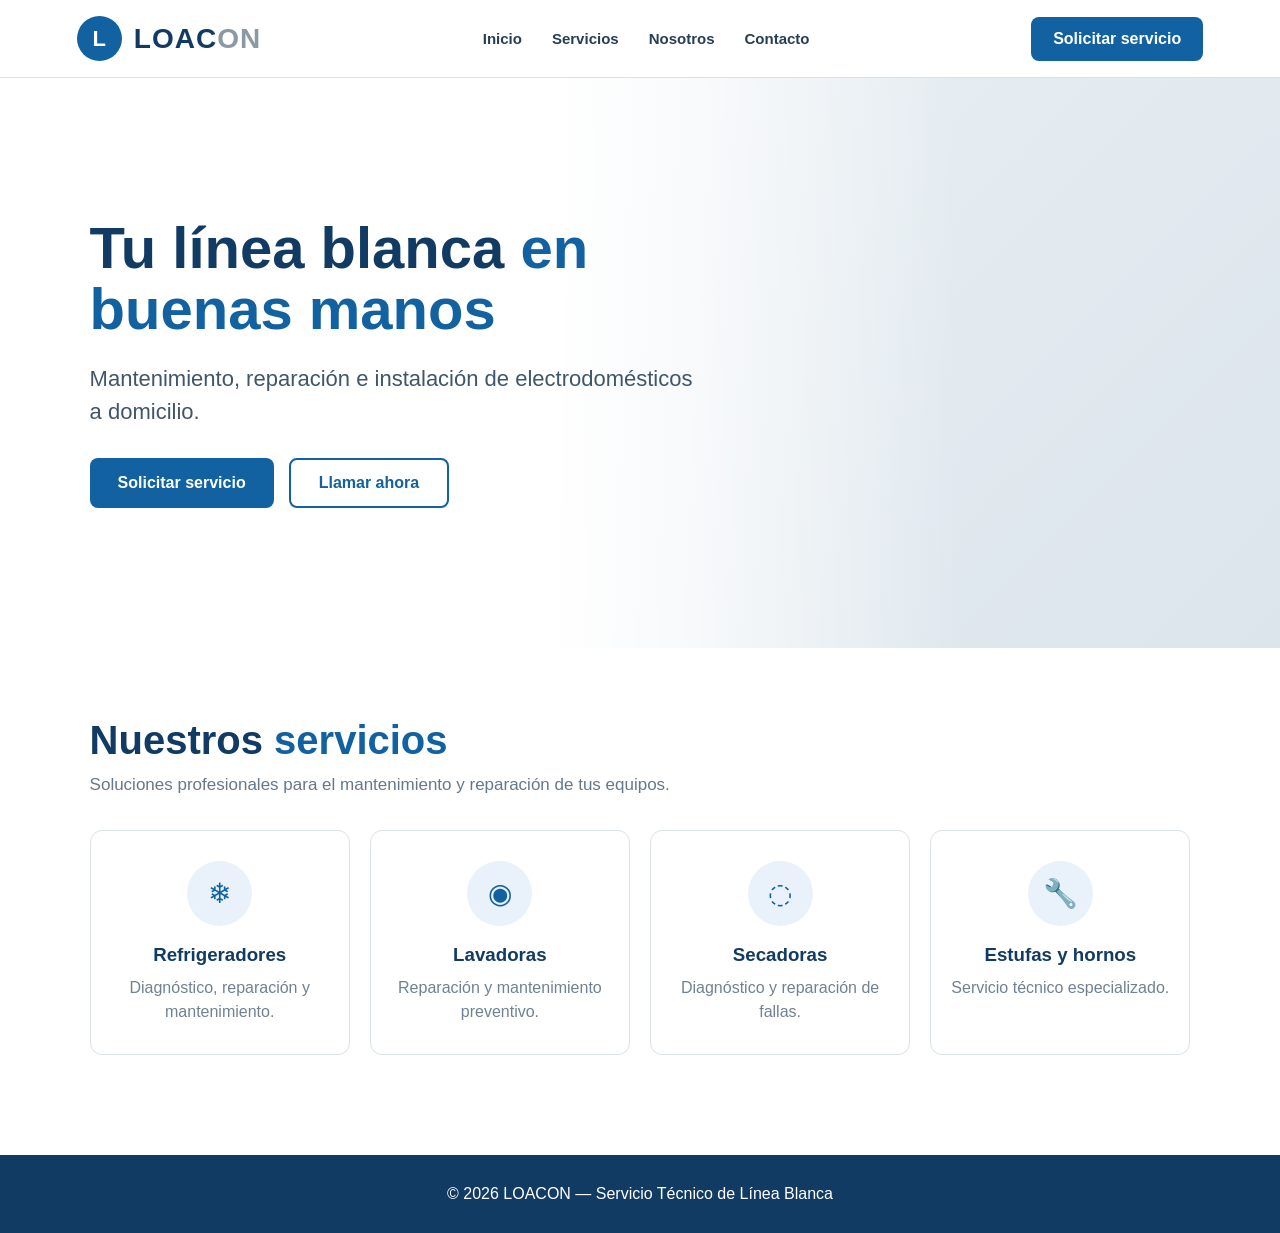
==== index.html @ 23a528b8 "Crear página inicial de LOACON" ====
<!DOCTYPE html>
<html lang="es">
<head>
    <meta charset="UTF-8">
    <meta name="viewport" content="width=device-width, initial-scale=1.0">

    <title>LOACON | Servicio Técnico de Línea Blanca</title>

    <meta name="description" content="LOACON - Servicio técnico, mantenimiento y reparación de línea blanca.">

    <style>
        * {
            margin: 0;
            padding: 0;
            box-sizing: border-box;
        }

        body {
            font-family: Arial, Helvetica, sans-serif;
            background: #ffffff;
            color: #102a43;
        }

        /* ===== HEADER ===== */

        header {
            width: 100%;
            height: 78px;
            background: #ffffff;
            border-bottom: 1px solid #d9e0e7;
            display: flex;
            align-items: center;
            justify-content: space-between;
            padding: 0 6%;
            position: sticky;
            top: 0;
            z-index: 1000;
        }

        .logo {
            display: flex;
            align-items: center;
            gap: 12px;
        }

        .logo-icon {
            width: 45px;
            height: 45px;
            border-radius: 50%;
            background: #1261a0;
            display: flex;
            align-items: center;
            justify-content: center;
            color: white;
            font-size: 22px;
            font-weight: bold;
        }

        .logo-text {
            font-size: 28px;
            font-weight: 800;
            letter-spacing: 1px;
            color: #123b63;
        }

        .logo-text span {
            color: #8c98a4;
        }

        nav {
            display: flex;
            gap: 30px;
            align-items: center;
        }

        nav a {
            text-decoration: none;
            color: #263f56;
            font-size: 15px;
            font-weight: 600;
        }

        nav a:hover {
            color: #1261a0;
        }

        .btn-header {
            background: #1261a0;
            color: white;
            padding: 13px 22px;
            border-radius: 8px;
            text-decoration: none;
            font-weight: bold;
        }

        /* ===== HERO ===== */

        .hero {
            min-height: 570px;
            background:
                linear-gradient(90deg,
                    #ffffff 0%,
                    #ffffff 43%,
                    rgba(255,255,255,0.7) 55%,
                    rgba(255,255,255,0) 75%
                ),
                linear-gradient(135deg, #eef3f7, #dce5ec);

            display: flex;
            align-items: center;
            padding: 70px 7%;
            position: relative;
            overflow: hidden;
        }

        .hero-content {
            max-width: 620px;
        }

        .hero h1 {
            font-size: 58px;
            line-height: 1.05;
            color: #123b63;
            margin-bottom: 22px;
        }

        .hero h1 span {
            color: #1261a0;
        }

        .hero p {
            font-size: 22px;
            line-height: 1.5;
            color: #40566b;
            margin-bottom: 30px;
        }

        .hero-buttons {
            display: flex;
            gap: 15px;
            flex-wrap: wrap;
        }

        .btn-primary {
            background: #1261a0;
            color: white;
            padding: 16px 28px;
            border-radius: 8px;
            text-decoration: none;
            font-weight: bold;
            font-size: 16px;
        }

        .btn-secondary {
            border: 2px solid #1261a0;
            color: #1261a0;
            padding: 14px 28px;
            border-radius: 8px;
            text-decoration: none;
            font-weight: bold;
            background: white;
        }

        /* ===== SERVICIOS ===== */

        .section {
            padding: 70px 7%;
        }

        .section-title {
            font-size: 40px;
            color: #123b63;
            margin-bottom: 12px;
        }

        .section-title span {
            color: #1261a0;
        }

        .section-subtitle {
            color: #65788a;
            font-size: 17px;
            margin-bottom: 35px;
        }

        .services {
            display: grid;
            grid-template-columns: repeat(4, 1fr);
            gap: 20px;
        }

        .service-card {
            background: #ffffff;
            border: 1px solid #dbe2e8;
            border-radius: 12px;
            padding: 30px 20px;
            text-align: center;
            transition: 0.3s;
        }

        .service-card:hover {
            transform: translateY(-5px);
            box-shadow: 0 12px 30px rgba(18, 59, 99, 0.12);
        }

        .service-icon {
            width: 65px;
            height: 65px;
            margin: 0 auto 18px;
            border-radius: 50%;
            background: #e9f2fa;
            color: #1261a0;
            display: flex;
            align-items: center;
            justify-content: center;
            font-size: 28px;
        }

        .service-card h3 {
            color: #123b63;
            margin-bottom: 10px;
        }

        .service-card p {
            color: #718191;
            line-height: 1.5;
        }

        /* ===== FOOTER ===== */

        footer {
            background: #123b63;
            color: white;
            text-align: center;
            padding: 30px;
            margin-top: 30px;
        }

        /* ===== RESPONSIVE ===== */

        @media (max-width: 900px) {

            nav {
                display: none;
            }

            .hero h1 {
                font-size: 45px;
            }

            .services {
                grid-template-columns: repeat(2, 1fr);
            }
        }

        @media (max-width: 600px) {

            header {
                padding: 0 20px;
            }

            .logo-text {
                font-size: 22px;
            }

            .btn-header {
                display: none;
            }

            .hero {
                padding: 55px 25px;
            }

            .hero h1 {
                font-size: 38px;
            }

            .hero p {
                font-size: 18px;
            }

            .section {
                padding: 50px 25px;
            }

            .section-title {
                font-size: 32px;
            }

            .services {
                grid-template-columns: 1fr;
            }
        }
    </style>
</head>

<body>

    <!-- HEADER -->

    <header>

        <div class="logo">
            <div class="logo-icon">L</div>

            <div class="logo-text">
                LOAC<span>ON</span>
            </div>
        </div>

        <nav>
            <a href="#inicio">Inicio</a>
            <a href="#servicios">Servicios</a>
            <a href="#nosotros">Nosotros</a>
            <a href="#contacto">Contacto</a>
        </nav>

        <a href="#contacto" class="btn-header">
            Solicitar servicio
        </a>

    </header>


    <!-- HERO -->

    <section class="hero" id="inicio">

        <div class="hero-content">

            <h1>
                Tu línea blanca
                <span>en buenas manos</span>
            </h1>

            <p>
                Mantenimiento, reparación e instalación
                de electrodomésticos a domicilio.
            </p>

            <div class="hero-buttons">

                <a href="#contacto" class="btn-primary">
                    Solicitar servicio
                </a>

                <a href="tel:+525500000000" class="btn-secondary">
                    Llamar ahora
                </a>

            </div>

        </div>

    </section>


    <!-- SERVICIOS -->

    <section class="section" id="servicios">

        <h2 class="section-title">
            Nuestros <span>servicios</span>
        </h2>

        <p class="section-subtitle">
            Soluciones profesionales para el mantenimiento y reparación de tus equipos.
        </p>

        <div class="services">

            <div class="service-card">

                <div class="service-icon">
                    ❄
                </div>

                <h3>Refrigeradores</h3>

                <p>
                    Diagnóstico, reparación y mantenimiento.
                </p>

            </div>


            <div class="service-card">

                <div class="service-icon">
                    ◉
                </div>

                <h3>Lavadoras</h3>

                <p>
                    Reparación y mantenimiento preventivo.
                </p>

            </div>


            <div class="service-card">

                <div class="service-icon">
                    ◌
                </div>

                <h3>Secadoras</h3>

                <p>
                    Diagnóstico y reparación de fallas.
                </p>

            </div>


            <div class="service-card">

                <div class="service-icon">
                    🔧
                </div>

                <h3>Estufas y hornos</h3>

                <p>
                    Servicio técnico especializado.
                </p>

            </div>

        </div>

    </section>


    <!-- FOOTER -->

    <footer>

        <p>
            © 2026 LOACON — Servicio Técnico de Línea Blanca
        </p>

    </footer>


</body>
</html>
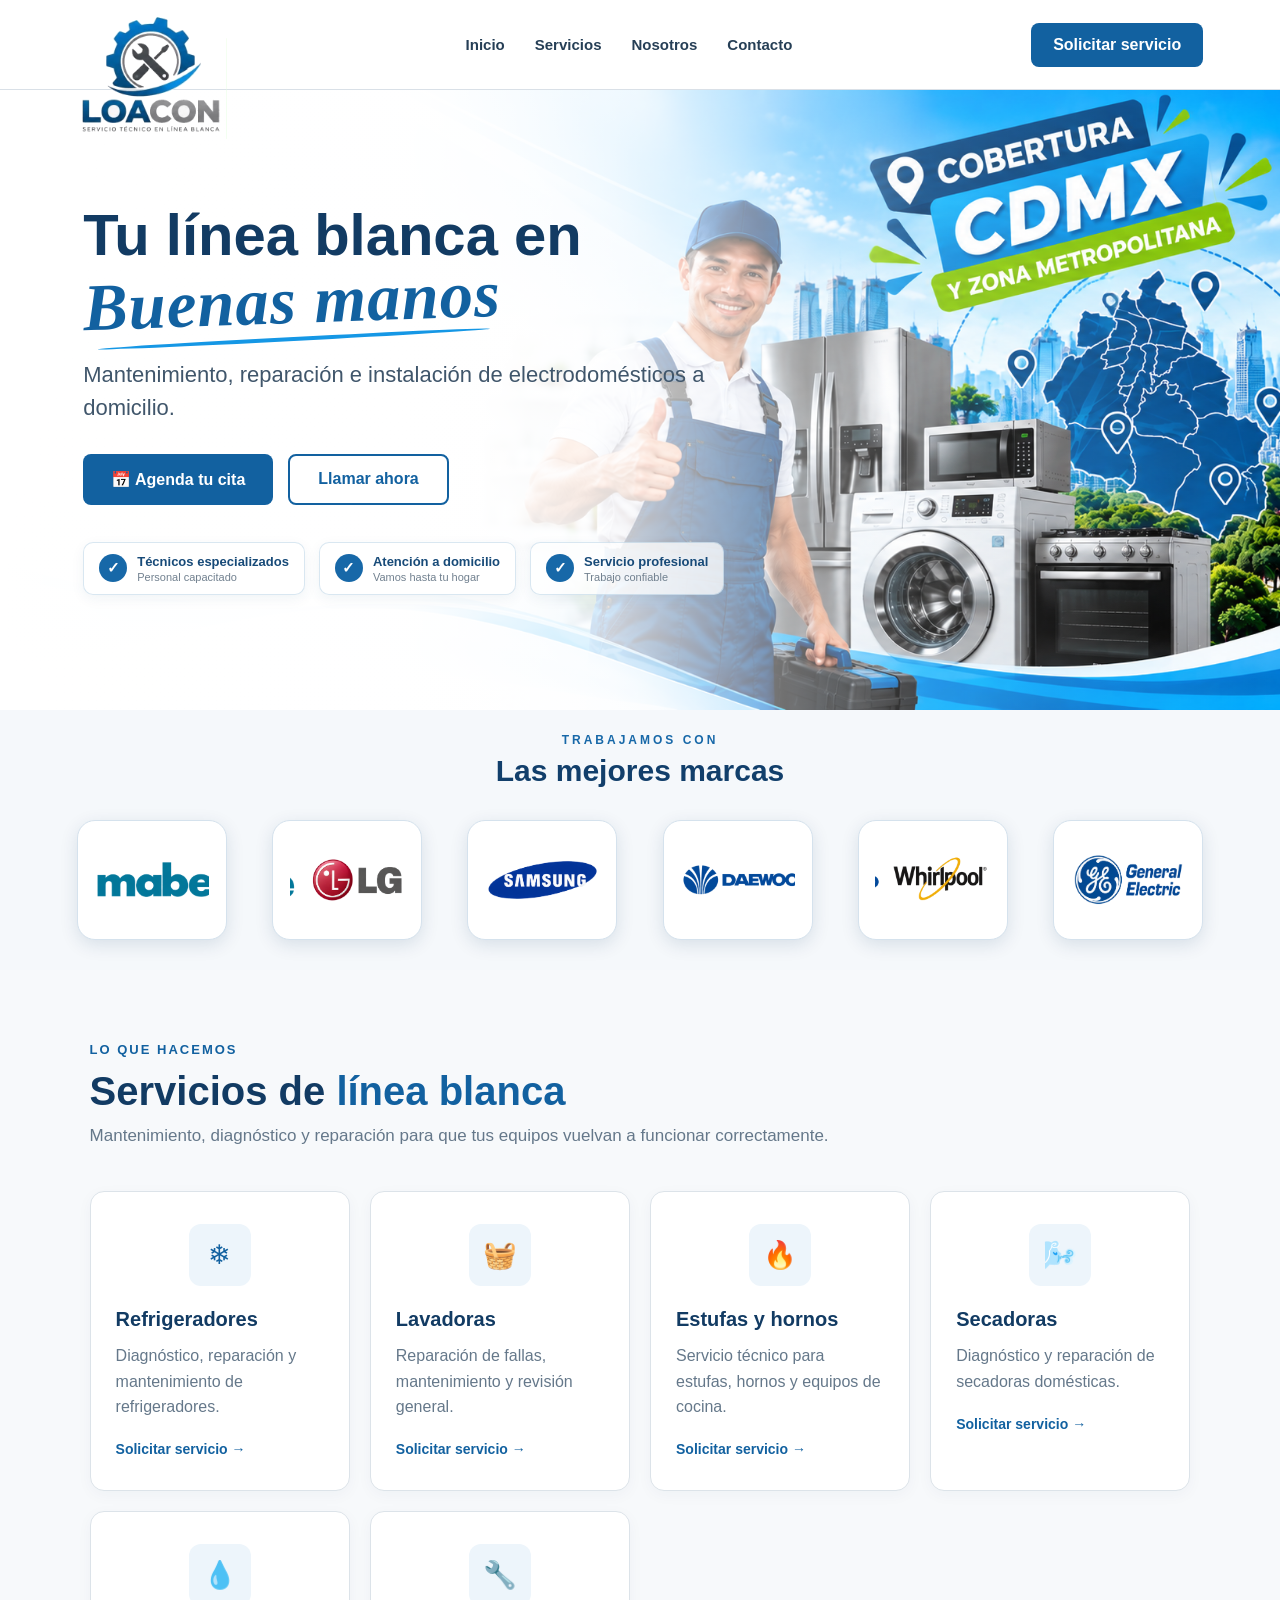
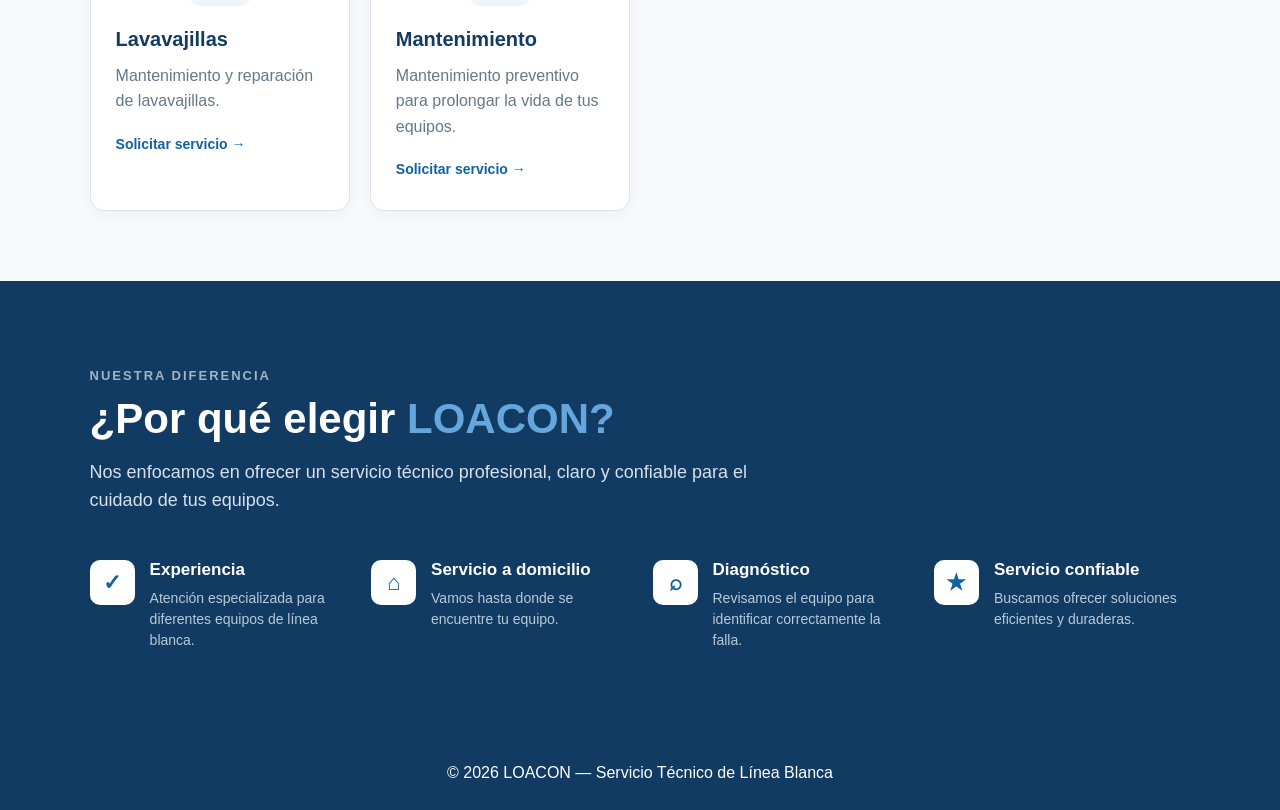
==== commit 73870d4e: "Publicar sitio LOACON" ====
--- a/index.html
+++ b/index.html
@@ -8,290 +8,7 @@
 
     <meta name="description" content="LOACON - Servicio técnico, mantenimiento y reparación de línea blanca.">
 
-    <style>
-        * {
-            margin: 0;
-            padding: 0;
-            box-sizing: border-box;
-        }
-
-        body {
-            font-family: Arial, Helvetica, sans-serif;
-            background: #ffffff;
-            color: #102a43;
-        }
-
-        /* ===== HEADER ===== */
-
-        header {
-            width: 100%;
-            height: 78px;
-            background: #ffffff;
-            border-bottom: 1px solid #d9e0e7;
-            display: flex;
-            align-items: center;
-            justify-content: space-between;
-            padding: 0 6%;
-            position: sticky;
-            top: 0;
-            z-index: 1000;
-        }
-
-        .logo {
-            display: flex;
-            align-items: center;
-            gap: 12px;
-        }
-
-        .logo-icon {
-            width: 45px;
-            height: 45px;
-            border-radius: 50%;
-            background: #1261a0;
-            display: flex;
-            align-items: center;
-            justify-content: center;
-            color: white;
-            font-size: 22px;
-            font-weight: bold;
-        }
-
-        .logo-text {
-            font-size: 28px;
-            font-weight: 800;
-            letter-spacing: 1px;
-            color: #123b63;
-        }
-
-        .logo-text span {
-            color: #8c98a4;
-        }
-
-        nav {
-            display: flex;
-            gap: 30px;
-            align-items: center;
-        }
-
-        nav a {
-            text-decoration: none;
-            color: #263f56;
-            font-size: 15px;
-            font-weight: 600;
-        }
-
-        nav a:hover {
-            color: #1261a0;
-        }
-
-        .btn-header {
-            background: #1261a0;
-            color: white;
-            padding: 13px 22px;
-            border-radius: 8px;
-            text-decoration: none;
-            font-weight: bold;
-        }
-
-        /* ===== HERO ===== */
-
-        .hero {
-            min-height: 570px;
-            background:
-                linear-gradient(90deg,
-                    #ffffff 0%,
-                    #ffffff 43%,
-                    rgba(255,255,255,0.7) 55%,
-                    rgba(255,255,255,0) 75%
-                ),
-                linear-gradient(135deg, #eef3f7, #dce5ec);
-
-            display: flex;
-            align-items: center;
-            padding: 70px 7%;
-            position: relative;
-            overflow: hidden;
-        }
-
-        .hero-content {
-            max-width: 620px;
-        }
-
-        .hero h1 {
-            font-size: 58px;
-            line-height: 1.05;
-            color: #123b63;
-            margin-bottom: 22px;
-        }
-
-        .hero h1 span {
-            color: #1261a0;
-        }
-
-        .hero p {
-            font-size: 22px;
-            line-height: 1.5;
-            color: #40566b;
-            margin-bottom: 30px;
-        }
-
-        .hero-buttons {
-            display: flex;
-            gap: 15px;
-            flex-wrap: wrap;
-        }
-
-        .btn-primary {
-            background: #1261a0;
-            color: white;
-            padding: 16px 28px;
-            border-radius: 8px;
-            text-decoration: none;
-            font-weight: bold;
-            font-size: 16px;
-        }
-
-        .btn-secondary {
-            border: 2px solid #1261a0;
-            color: #1261a0;
-            padding: 14px 28px;
-            border-radius: 8px;
-            text-decoration: none;
-            font-weight: bold;
-            background: white;
-        }
-
-        /* ===== SERVICIOS ===== */
-
-        .section {
-            padding: 70px 7%;
-        }
-
-        .section-title {
-            font-size: 40px;
-            color: #123b63;
-            margin-bottom: 12px;
-        }
-
-        .section-title span {
-            color: #1261a0;
-        }
-
-        .section-subtitle {
-            color: #65788a;
-            font-size: 17px;
-            margin-bottom: 35px;
-        }
-
-        .services {
-            display: grid;
-            grid-template-columns: repeat(4, 1fr);
-            gap: 20px;
-        }
-
-        .service-card {
-            background: #ffffff;
-            border: 1px solid #dbe2e8;
-            border-radius: 12px;
-            padding: 30px 20px;
-            text-align: center;
-            transition: 0.3s;
-        }
-
-        .service-card:hover {
-            transform: translateY(-5px);
-            box-shadow: 0 12px 30px rgba(18, 59, 99, 0.12);
-        }
-
-        .service-icon {
-            width: 65px;
-            height: 65px;
-            margin: 0 auto 18px;
-            border-radius: 50%;
-            background: #e9f2fa;
-            color: #1261a0;
-            display: flex;
-            align-items: center;
-            justify-content: center;
-            font-size: 28px;
-        }
-
-        .service-card h3 {
-            color: #123b63;
-            margin-bottom: 10px;
-        }
-
-        .service-card p {
-            color: #718191;
-            line-height: 1.5;
-        }
-
-        /* ===== FOOTER ===== */
-
-        footer {
-            background: #123b63;
-            color: white;
-            text-align: center;
-            padding: 30px;
-            margin-top: 30px;
-        }
-
-        /* ===== RESPONSIVE ===== */
-
-        @media (max-width: 900px) {
-
-            nav {
-                display: none;
-            }
-
-            .hero h1 {
-                font-size: 45px;
-            }
-
-            .services {
-                grid-template-columns: repeat(2, 1fr);
-            }
-        }
-
-        @media (max-width: 600px) {
-
-            header {
-                padding: 0 20px;
-            }
-
-            .logo-text {
-                font-size: 22px;
-            }
-
-            .btn-header {
-                display: none;
-            }
-
-            .hero {
-                padding: 55px 25px;
-            }
-
-            .hero h1 {
-                font-size: 38px;
-            }
-
-            .hero p {
-                font-size: 18px;
-            }
-
-            .section {
-                padding: 50px 25px;
-            }
-
-            .section-title {
-                font-size: 32px;
-            }
-
-            .services {
-                grid-template-columns: 1fr;
-            }
-        }
-    </style>
+    <link rel="stylesheet" href="css/styles.css">
 </head>
 
 <body>
@@ -301,12 +18,10 @@
     <header>
 
         <div class="logo">
-            <div class="logo-icon">L</div>
-
-            <div class="logo-text">
-                LOAC<span>ON</span>
-            </div>
-        </div>
+        <img src="imagenes/logo-loacon.png" 
+            alt="LOACON Servicio Técnico en Línea Blanca">
+            
+    </div>
 
         <nav>
             <a href="#inicio">Inicio</a>
@@ -329,8 +44,8 @@
         <div class="hero-content">
 
             <h1>
-                Tu línea blanca
-                <span>en buenas manos</span>
+                Tu línea blanca en<br>
+                <span class="frase-destacada">Buenas manos</span>
             </h1>
 
             <p>
@@ -340,99 +55,295 @@
 
             <div class="hero-buttons">
 
-                <a href="#contacto" class="btn-primary">
-                    Solicitar servicio
+                <a href="agenda.html" class="btn-primary">
+                    📅 Agenda tu cita
                 </a>
 
-                <a href="tel:+525500000000" class="btn-secondary">
+                <a href="tel:+525539432496" class="btn-secondary">
                     Llamar ahora
                 </a>
 
-            </div>
-
+            <div class="hero-benefits">
+
+    <div class="benefit">
+        <div class="benefit-icon">✓</div>
+        <div>
+            <strong>Técnicos especializados</strong>
+            <small>Personal capacitado</small>
+        </div>
+    </div>
+
+    <div class="benefit">
+        <div class="benefit-icon">✓</div>
+        <div>
+            <strong>Atención a domicilio</strong>
+            <small>Vamos hasta tu hogar</small>
+        </div>
+    </div>
+
+    <div class="benefit">
+        <div class="benefit-icon">✓</div>
+        <div>
+            <strong>Servicio profesional</strong>
+            <small>Trabajo confiable</small>
+        </div>
+    </div>
+
+</div>
         </div>
 
     </section>
-
+<!-- MARCAS -->
+
+   <section class="marcas">
+    <div class="marcas-titulo">
+        <span>TRABAJAMOS CON</span>
+        <h2>Las mejores marcas</h2>
+    </div>
+
+    <div class="marcas-grid">
+
+        <div class="marca-circle">
+            <img src="imagenes/marcas/mabe.png" alt="Mabe">
+        </div>
+
+        <div class="marca-circle">
+            <img src="imagenes/marcas/lg.png" alt="LG">
+        </div>
+
+        <div class="marca-circle">
+            <img src="imagenes/marcas/samsung.png" alt="Samsung">
+        </div>
+
+        <div class="marca-circle">
+            <img src="imagenes/marcas/daewoo.png" alt="Daewoo">
+        </div>
+
+        <div class="marca-circle">
+            <img src="imagenes/marcas/whirlpool.png" alt="Whirlpool">
+        </div>
+
+        <div class="marca-circle">
+            <img src="imagenes/marcas/general-electric.png" alt="General Electric">
+        </div>
+
+    </div>
+</section>
+
+<!-- SERVICIOS -->
+<section class="servicios-section" id="servicios">
 
     <!-- SERVICIOS -->
 
-    <section class="section" id="servicios">
+<section class="section servicios-section" id="servicios">
+
+    <div class="section-heading">
+        <span class="section-label">LO QUE HACEMOS</span>
 
         <h2 class="section-title">
-            Nuestros <span>servicios</span>
+            Servicios de <span>línea blanca</span>
         </h2>
 
         <p class="section-subtitle">
-            Soluciones profesionales para el mantenimiento y reparación de tus equipos.
+            Mantenimiento, diagnóstico y reparación para que tus equipos
+            vuelvan a funcionar correctamente.
         </p>
-
-        <div class="services">
-
-            <div class="service-card">
-
-                <div class="service-icon">
-                    ❄
+    </div>
+
+    <div class="services">
+
+        <div class="service-card">
+
+            <div class="service-icon">
+                ❄
+            </div>
+
+            <h3>Refrigeradores</h3>
+
+            <p>
+                Diagnóstico, reparación y mantenimiento de refrigeradores.
+            </p>
+
+            <a href="#contacto">
+                Solicitar servicio →
+            </a>
+
+        </div>
+
+
+        <div class="service-card">
+
+            <div class="service-icon">
+                🧺
+            </div>
+
+            <h3>Lavadoras</h3>
+
+            <p>
+                Reparación de fallas, mantenimiento y revisión general.
+            </p>
+
+            <a href="#contacto">
+                Solicitar servicio →
+            </a>
+
+        </div>
+
+
+        <div class="service-card">
+
+            <div class="service-icon">
+                🔥
+            </div>
+
+            <h3>Estufas y hornos</h3>
+
+            <p>
+                Servicio técnico para estufas, hornos y equipos de cocina.
+            </p>
+
+            <a href="#contacto">
+                Solicitar servicio →
+            </a>
+
+        </div>
+
+
+        <div class="service-card">
+
+            <div class="service-icon">
+                🌬️
+            </div>
+
+            <h3>Secadoras</h3>
+
+            <p>
+                Diagnóstico y reparación de secadoras domésticas.
+            </p>
+
+            <a href="#contacto">
+                Solicitar servicio →
+            </a>
+
+        </div>
+
+
+        <div class="service-card">
+
+            <div class="service-icon">
+                💧
+            </div>
+
+            <h3>Lavavajillas</h3>
+
+            <p>
+                Mantenimiento y reparación de lavavajillas.
+            </p>
+
+            <a href="#contacto">
+                Solicitar servicio →
+            </a>
+
+        </div>
+
+
+        <div class="service-card">
+
+            <div class="service-icon">
+                🔧
+            </div>
+
+            <h3>Mantenimiento</h3>
+
+            <p>
+                Mantenimiento preventivo para prolongar la vida de tus equipos.
+            </p>
+
+            <a href="#contacto">
+                Solicitar servicio →
+            </a>
+
+        </div>
+
+    </div>
+
+</section>
+
+<!-- POR QUÉ LOACON -->
+
+<section class="why-loacon">
+
+    <div class="why-content">
+
+        <span class="section-label">
+            NUESTRA DIFERENCIA
+        </span>
+
+        <h2>
+            ¿Por qué elegir <span>LOACON?</span>
+        </h2>
+
+        <p class="why-intro">
+            Nos enfocamos en ofrecer un servicio técnico profesional,
+            claro y confiable para el cuidado de tus equipos.
+        </p>
+
+        <div class="advantages">
+
+            <div class="advantage">
+                <div class="advantage-icon">✓</div>
+
+                <div>
+                    <h3>Experiencia</h3>
+                    <p>
+                        Atención especializada para diferentes equipos
+                        de línea blanca.
+                    </p>
                 </div>
-
-                <h3>Refrigeradores</h3>
-
-                <p>
-                    Diagnóstico, reparación y mantenimiento.
-                </p>
-
-            </div>
-
-
-            <div class="service-card">
-
-                <div class="service-icon">
-                    ◉
+            </div>
+
+
+            <div class="advantage">
+                <div class="advantage-icon">⌂</div>
+
+                <div>
+                    <h3>Servicio a domicilio</h3>
+                    <p>
+                        Vamos hasta donde se encuentre tu equipo.
+                    </p>
                 </div>
-
-                <h3>Lavadoras</h3>
-
-                <p>
-                    Reparación y mantenimiento preventivo.
-                </p>
-
-            </div>
-
-
-            <div class="service-card">
-
-                <div class="service-icon">
-                    ◌
+            </div>
+
+
+            <div class="advantage">
+                <div class="advantage-icon">⌕</div>
+
+                <div>
+                    <h3>Diagnóstico</h3>
+                    <p>
+                        Revisamos el equipo para identificar correctamente
+                        la falla.
+                    </p>
                 </div>
-
-                <h3>Secadoras</h3>
-
-                <p>
-                    Diagnóstico y reparación de fallas.
-                </p>
-
-            </div>
-
-
-            <div class="service-card">
-
-                <div class="service-icon">
-                    🔧
+            </div>
+
+
+            <div class="advantage">
+                <div class="advantage-icon">★</div>
+
+                <div>
+                    <h3>Servicio confiable</h3>
+                    <p>
+                        Buscamos ofrecer soluciones eficientes y duraderas.
+                    </p>
                 </div>
-
-                <h3>Estufas y hornos</h3>
-
-                <p>
-                    Servicio técnico especializado.
-                </p>
-
-            </div>
-
-        </div>
-
-    </section>
-
-
+            </div>
+
+        </div>
+
+    </div>
+
+</section>
     <!-- FOOTER -->
 
     <footer>
--- a/css/styles.css
+++ b/css/styles.css
@@ -0,0 +1,588 @@
+
+        * {
+            margin: 0;
+            padding: 0;
+            box-sizing: border-box;
+        }
+
+        body {
+            font-family: Arial, Helvetica, sans-serif;
+            background: #ffffff;
+            color: #102a43;
+        }
+
+        /* ===== HEADER ===== */
+
+        header {
+            width: 100%;
+            height: 90px;
+            background: #ffffff;
+            border-bottom: 1px solid #d9e0e7;
+            display: flex;
+            align-items: center;
+            justify-content: space-between;
+            padding: 0 6%;
+        }
+
+        .logo {
+            display: flex;
+            align-items: center;
+        }
+
+        .logo img {
+                width: 150px;
+                height: auto;
+                display: block;
+                transform: translateY(29px);
+        }
+
+        nav {
+            display: flex;
+            gap: 30px;
+            align-items: center;
+        }
+
+        nav a {
+            text-decoration: none;
+            color: #263f56;
+            font-size: 15px;
+            font-weight: 600;
+        }
+
+        nav a:hover {
+            color: #1261a0;
+        }
+
+        .btn-header {
+            background: #1261a0;
+            color: white;
+            padding: 13px 22px;
+            border-radius: 8px;
+            text-decoration: none;
+            font-weight: bold;
+        }
+/* ===== HERO ===== */
+
+.hero {
+    min-height: 620px;
+
+    background:
+        linear-gradient(90deg,
+            rgba(255,255,255,1) 0%,
+            rgba(255,255,255,0.98) 32%,
+            rgba(255,255,255,0.80) 48%,
+            rgba(255,255,255,0.15) 72%,
+            rgba(255,255,255,0) 100%
+        ),
+        url("../imagenes/hero-loacon.png");
+
+    background-size: cover;
+    background-position: center 15%;
+    background-repeat: no-repeat;
+
+    display: flex;
+    align-items: center;
+}
+
+.hero-content {
+    max-width: 650px;
+    margin-left: 6.5%;
+    position: relative;
+    z-index: 2;
+}
+
+        .hero h1 {
+            font-size: 58px;
+            line-height: 1.05;
+            color: #123b63;
+            margin-bottom: 22px;
+        }
+
+        .hero h1 span {
+            color: #1261a0;
+        }
+
+        .hero p {
+            font-size: 22px;
+            line-height: 1.5;
+            color: #40566b;
+            margin-bottom: 30px;
+        }
+
+        .hero-buttons {
+            display: flex;
+            gap: 15px;
+            flex-wrap: wrap;
+        }
+
+        .btn-primary {
+            background: #1261a0;
+            color: white;
+            padding: 16px 28px;
+            border-radius: 8px;
+            text-decoration: none;
+            font-weight: bold;
+            font-size: 16px;
+        }
+
+        .btn-secondary {
+            border: 2px solid #1261a0;
+            color: #1261a0;
+            padding: 14px 28px;
+            border-radius: 8px;
+            text-decoration: none;
+            font-weight: bold;
+            background: white;
+        }
+
+        /* ===== SERVICIOS ===== */
+
+        .section {
+            padding: 70px 7%;
+        }
+
+        .section-title {
+            font-size: 40px;
+            color: #123b63;
+            margin-bottom: 12px;
+        }
+
+        .section-title span {
+            color: #1261a0;
+        }
+
+        .section-subtitle {
+            color: #65788a;
+            font-size: 17px;
+            margin-bottom: 35px;
+        }
+
+        .services {
+            display: grid;
+            grid-template-columns: repeat(4, 1fr);
+            gap: 20px;
+        }
+
+        .service-card {
+            background: #ffffff;
+            border: 1px solid #dbe2e8;
+            border-radius: 12px;
+            padding: 30px 20px;
+            text-align: center;
+            transition: 0.3s;
+        }
+
+        .service-card:hover {
+            transform: translateY(-5px);
+            box-shadow: 0 12px 30px rgba(18, 59, 99, 0.12);
+        }
+
+        .service-icon {
+            width: 65px;
+            height: 65px;
+            margin: 0 auto 18px;
+            border-radius: 50%;
+            background: #e9f2fa;
+            color: #1261a0;
+            display: flex;
+            align-items: center;
+            justify-content: center;
+            font-size: 28px;
+        }
+
+        .service-card h3 {
+            color: #123b63;
+            margin-bottom: 10px;
+        }
+
+        .service-card p {
+            color: #718191;
+            line-height: 1.5;
+        }
+
+        /* ===== FOOTER ===== */
+
+        footer {
+            background: #123b63;
+            color: #ffffff;
+            text-align: center;
+            padding: 28px 20px;
+            margin: 0;
+        }
+
+        /* ===== RESPONSIVE ===== */
+
+        @media (max-width: 900px) {
+
+            nav {
+                display: none;
+            }
+
+            .hero h1 {
+                font-size: 45px;
+            }
+
+            .services {
+                grid-template-columns: repeat(2, 1fr);
+            }
+        }
+
+        @media (max-width: 600px) {
+
+            header {
+                padding: 0 20px;
+            }
+
+            .logo-text {
+                font-size: 22px;
+            }
+
+            .btn-header {
+                display: none;
+            }
+
+            .hero {
+                padding: 55px 25px;
+            }
+
+            .hero h1 {
+                font-size: 38px;
+            }
+
+            .hero p {
+                font-size: 18px;
+            }
+
+            .section {
+                padding: 50px 25px;
+            }
+
+            .section-title {
+                font-size: 32px;
+            }
+
+            .services {
+                grid-template-columns: 1fr;
+            }
+        }
+/* ===== SERVICIOS LOACON ===== */
+
+.servicios-section {
+    background: #f7f9fb;
+}
+
+.section-heading {
+    max-width: 750px;
+    margin-bottom: 45px;
+}
+
+.section-label {
+    display: inline-block;
+    color: #1261a0;
+    font-size: 13px;
+    font-weight: 800;
+    letter-spacing: 2px;
+    margin-bottom: 12px;
+}
+
+.service-card {
+    background: #ffffff;
+    border: 1px solid #dce3e9;
+    border-radius: 14px;
+    padding: 32px 25px;
+    text-align: left;
+    transition: all 0.3s ease;
+    box-shadow: 0 4px 15px rgba(18, 59, 99, 0.04);
+}
+
+.service-card:hover {
+    transform: translateY(-7px);
+    border-color: #1261a0;
+    box-shadow: 0 15px 35px rgba(18, 59, 99, 0.12);
+}
+
+.service-icon {
+    width: 62px;
+    height: 62px;
+    border-radius: 12px;
+    background: #edf5fb;
+    color: #1261a0;
+    display: flex;
+    align-items: center;
+    justify-content: center;
+    font-size: 27px;
+    margin-bottom: 22px;
+}
+
+.service-card h3 {
+    font-size: 20px;
+    color: #123b63;
+    margin-bottom: 12px;
+}
+
+.service-card p {
+    color: #65788a;
+    line-height: 1.6;
+    min-height: 52px;
+    margin-bottom: 20px;
+}
+
+.service-card a {
+    color: #1261a0;
+    text-decoration: none;
+    font-weight: 700;
+    font-size: 14px;
+}
+
+.service-card a:hover {
+    color: #0d4777;
+}  
+/* ===== POR QUÉ LOACON ===== */
+
+.why-loacon {
+    background: #123b63;
+    padding: 85px 7%;
+    color: white;
+}
+
+.why-content {
+    max-width: 1200px;
+    margin: 0 auto;
+}
+
+.why-loacon .section-label {
+    color: #9fb5c8;
+}
+
+.why-loacon h2 {
+    font-size: 42px;
+    margin-bottom: 15px;
+}
+
+.why-loacon h2 span {
+    color: #65a7dc;
+}
+
+.why-intro {
+    max-width: 700px;
+    color: #d6e1ea;
+    font-size: 18px;
+    line-height: 1.6;
+    margin-bottom: 45px;
+}
+
+.advantages {
+    display: grid;
+    grid-template-columns: repeat(4, 1fr);
+    gap: 25px;
+}
+
+.advantage {
+    display: flex;
+    gap: 15px;
+    align-items: flex-start;
+}
+
+.advantage-icon {
+    min-width: 45px;
+    height: 45px;
+    border-radius: 10px;
+    background: #ffffff;
+    color: #1261a0;
+    display: flex;
+    align-items: center;
+    justify-content: center;
+    font-size: 22px;
+    font-weight: bold;
+}
+
+.advantage h3 {
+    margin-bottom: 8px;
+    font-size: 17px;
+}
+
+.advantage p {
+    color: #b9cad8;
+    line-height: 1.5;
+    font-size: 14px;
+}
+
+
+/* ===== RESPONSIVE ===== */
+
+@media (max-width: 900px) {
+
+    .advantages {
+        grid-template-columns: repeat(2, 1fr);
+    }
+
+}
+
+@media (max-width: 600px) {
+
+    .advantages {
+        grid-template-columns: 1fr;
+    }
+
+    .why-loacon {
+        padding: 60px 25px;
+    }
+
+    .why-loacon h2 {
+        font-size: 32px;
+    }
+
+}
+/* ===== AJUSTE FINAL DE SECCIONES ===== */
+
+.why-loacon {
+    margin-bottom: 0;
+}
+
+footer {
+    margin-top: 0;
+}
+.frase-destacada {
+    display: inline-block;
+    position: relative;
+    color: #1597e5;
+    font-family: "Brush Script MT", "Segoe Script", cursive;
+    font-size: 1.15em;
+    font-weight: 700;
+    font-style: italic;
+    letter-spacing: 1px;
+    transform: rotate(-2deg);
+}
+
+.frase-destacada::after {
+    content: "";
+    position: absolute;
+    left: 3%;
+    right: 3%;
+    bottom: -5px;
+    height: 4px;
+    background: #1597e5;
+    border-radius: 50%;
+    transform: rotate(-1deg);
+}
+.hero-benefits {
+    display: flex;
+    gap: 14px;
+    margin-top: 22px;
+    flex-wrap: wrap;
+}
+
+.benefit {
+    display: flex;
+    align-items: center;
+    gap: 10px;
+
+    padding: 11px 15px;
+
+    background: rgba(255, 255, 255, 0.75);
+    border: 1px solid rgba(23, 104, 168, 0.16);
+    border-radius: 10px;
+
+    box-shadow: 0 4px 14px rgba(20, 60, 100, 0.06);
+
+    transition: all 0.25s ease;
+}
+
+.benefit:hover {
+    transform: translateY(-3px);
+    box-shadow: 0 8px 20px rgba(20, 60, 100, 0.12);
+    border-color: rgba(23, 104, 168, 0.35);
+}
+
+.benefit-icon {
+    width: 28px;
+    height: 28px;
+
+    display: flex;
+    align-items: center;
+    justify-content: center;
+
+    background: #1768a8;
+    color: white;
+
+    border-radius: 50%;
+
+    font-size: 15px;
+    font-weight: bold;
+}
+
+.benefit strong {
+    display: block;
+    color: #174a78;
+    font-size: 13px;
+    font-weight: 700;
+}
+
+.benefit small {
+    display: block;
+    margin-top: 2px;
+    color: #71808f;
+    font-size: 11px;
+}
+
+/* ===== MARCAS ===== */
+
+.marcas {
+    padding: 20px 6% 30px;
+    background: #f5f8fb;
+    text-align: center;
+}
+
+.marcas-titulo span {
+    color: #1768a8;
+    font-size: 12px;
+    font-weight: 700;
+    letter-spacing: 3px;
+}
+
+.marcas-titulo h2 {
+    margin: 6px 0 32px;
+    color: #123f6b;
+    font-size: 30px;
+}
+
+.marcas-grid {
+    max-width: 1150px;
+    margin: auto;
+
+    display: flex;
+    justify-content: space-between;
+    align-items: center;
+    gap: 30px;
+}
+
+.marca-circle {
+    width: 150px;
+    height: 120px;
+    border-radius: 18px;
+    background: #ffffff;
+    border: 1px solid #d5e2ed;
+    box-shadow: 0 5px 18px rgba(0, 50, 90, 0.12);
+
+    display: flex;
+    align-items: center;
+    justify-content: center;
+
+    transition: all 0.3s ease;
+}
+
+.marca-circle img {
+    max-width: 115px;
+    max-height: 75px;
+    width: auto;
+    height: auto;
+    object-fit: contain;
+}
+
+.marca-circle:hover {
+    transform: translateY(-5px);
+    box-shadow: 0 10px 25px rgba(0, 50, 90, 0.18);
+}
+.marca-circle:hover img {
+    transform: scale(1.08);
+}
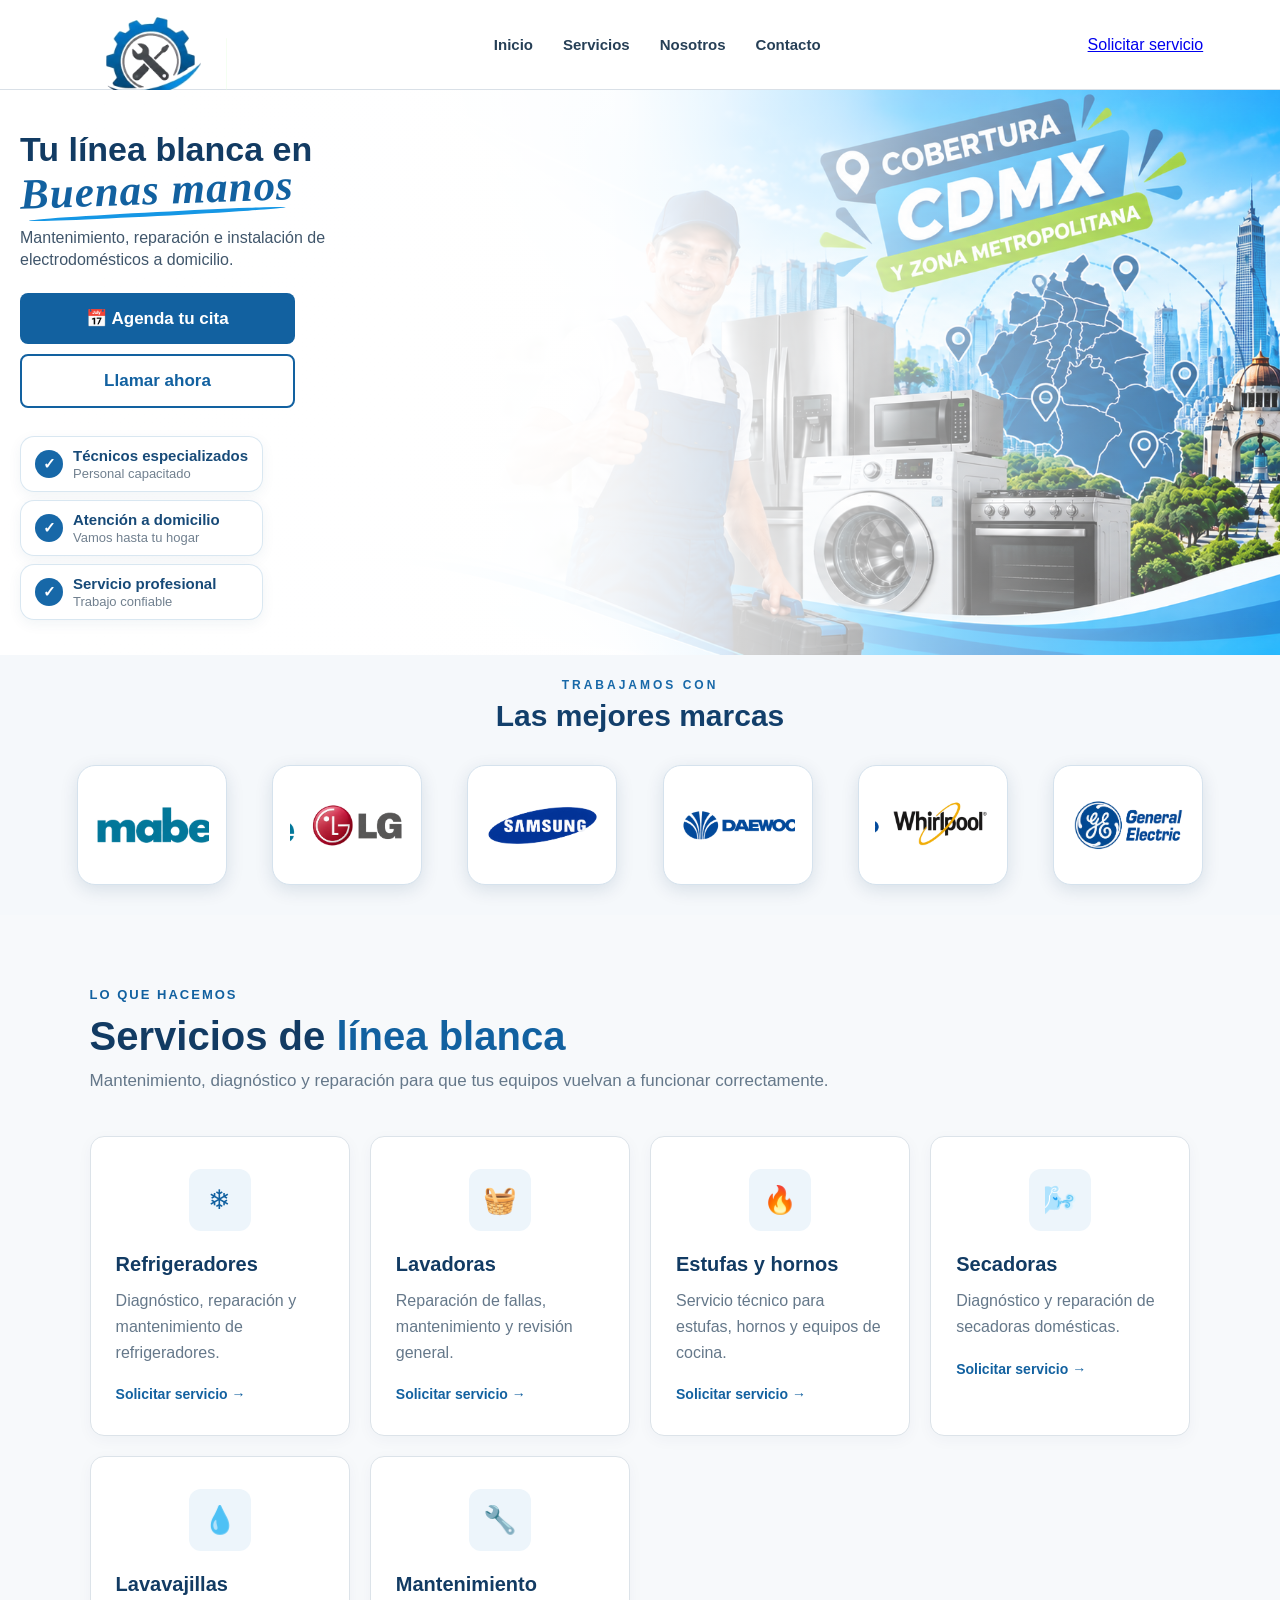
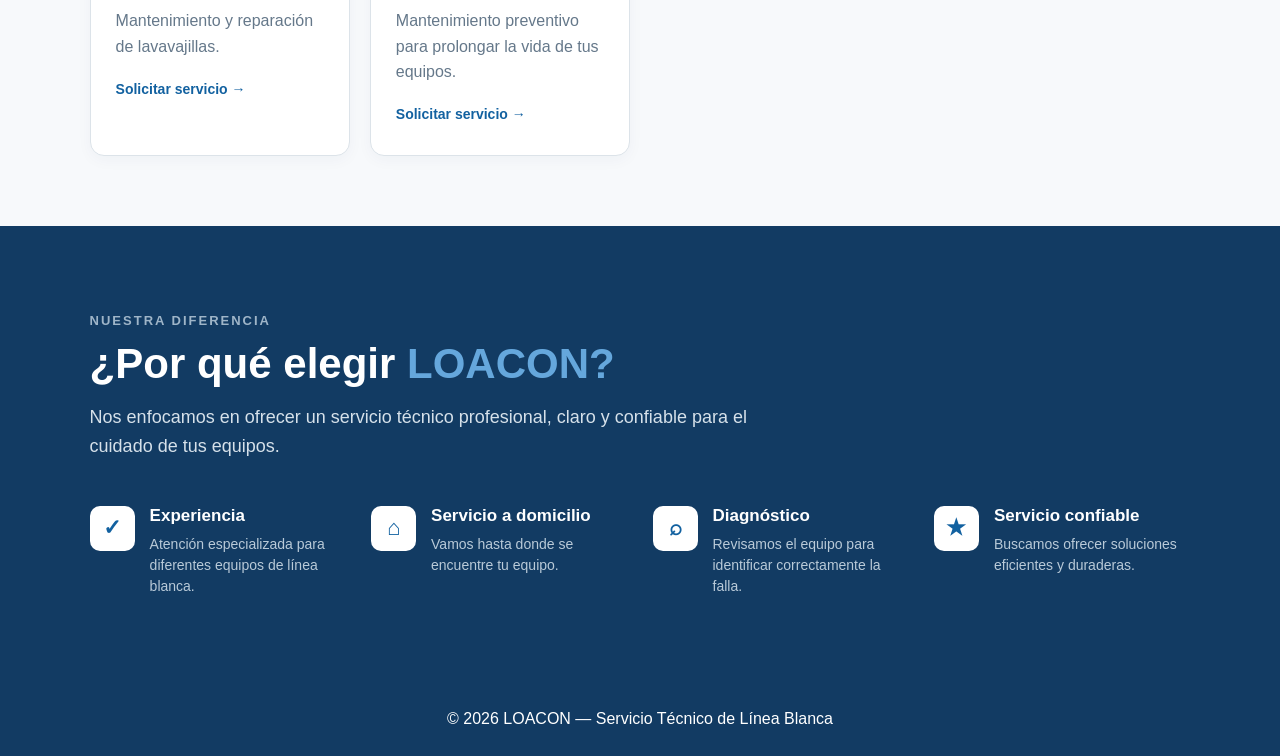
==== commit 06eebbe6: "“Buenas manos”" ====
--- a/index.html
+++ b/index.html
@@ -30,7 +30,11 @@
             <a href="#contacto">Contacto</a>
         </nav>
 
-        <a href="#contacto" class="btn-header">
+        <a
+            href="https://wa.me/525538827062?text=Hola%2C%20me%20interesa%20solicitar%20un%20servicio%20para%20un%20electrodom%C3%A9stico.%20%C2%BFPodr%C3%ADan%20brindarme%20informaci%C3%B3n%3F"
+            target="_blank"
+            class="btn-servicio"
+        >
             Solicitar servicio
         </a>
 
--- a/css/styles.css
+++ b/css/styles.css
@@ -585,4 +585,148 @@
 }
 .marca-circle:hover img {
     transform: scale(1.08);
+}
+/* =========================================
+   HERO - VERSION MOVIL
+   ========================================= */
+
+.hero {
+    width: 100%;
+    min-height: 560px;
+
+    padding: 42px 20px 35px;
+
+    background-size: cover;
+    background-position: 72% center;
+
+    position: relative;
+}
+
+
+/* Capa suave para mejorar lectura */
+
+.hero::before {
+    content: "";
+
+    position: absolute;
+
+    inset: 0;
+
+    background:
+        linear-gradient(
+            90deg,
+            rgba(255,255,255,0.96) 0%,
+            rgba(255,255,255,0.82) 42%,
+            rgba(255,255,255,0.15) 100%
+        );
+
+    z-index: 0;
+}
+
+
+/* Contenido */
+
+.hero-content {
+    position: relative;
+    z-index: 1;
+
+    width: 100%;
+    max-width: 100%;
+
+    margin-left: 0;
+
+    padding-right: 35px;
+}
+
+
+/* TÍTULO */
+
+.hero h1 {
+    font-size: 34px;
+    line-height: 1.05;
+
+    margin-bottom: 16px;
+}
+
+
+/* "Buenas manos" */
+
+.frase-destacada {
+    font-size: 43px;
+    line-height: 1;
+
+    display: inline-block;
+}
+
+
+/* DESCRIPCIÓN */
+
+.hero p {
+    font-size: 16px;
+    line-height: 1.4;
+
+    margin-bottom: 22px;
+
+    max-width: 330px;
+}
+
+
+/* BOTONES */
+
+.hero-buttons {
+    flex-direction: column;
+
+    align-items: flex-start;
+
+    gap: 10px;
+}
+
+
+/* Botones más compactos */
+
+.btn-primary,
+.btn-secondary {
+    width: auto;
+
+    min-width: 275px;
+
+    padding: 15px 22px;
+
+    font-size: 17px;
+
+    text-align: center;
+}
+
+
+/* BENEFICIOS */
+
+.hero-benefits {
+    flex-direction: column;
+
+    gap: 8px;
+
+    margin-top: 18px;
+}
+
+
+/* Tarjetas de beneficios */
+
+.benefit {
+    width: 100%;
+    max-width: 335px;
+
+    padding: 10px 14px;
+
+    border-radius: 14px;
+}
+
+
+/* Texto de beneficios */
+
+.benefit strong {
+    font-size: 15px;
+}
+
+.benefit small {
+    font-size: 13px;
 }
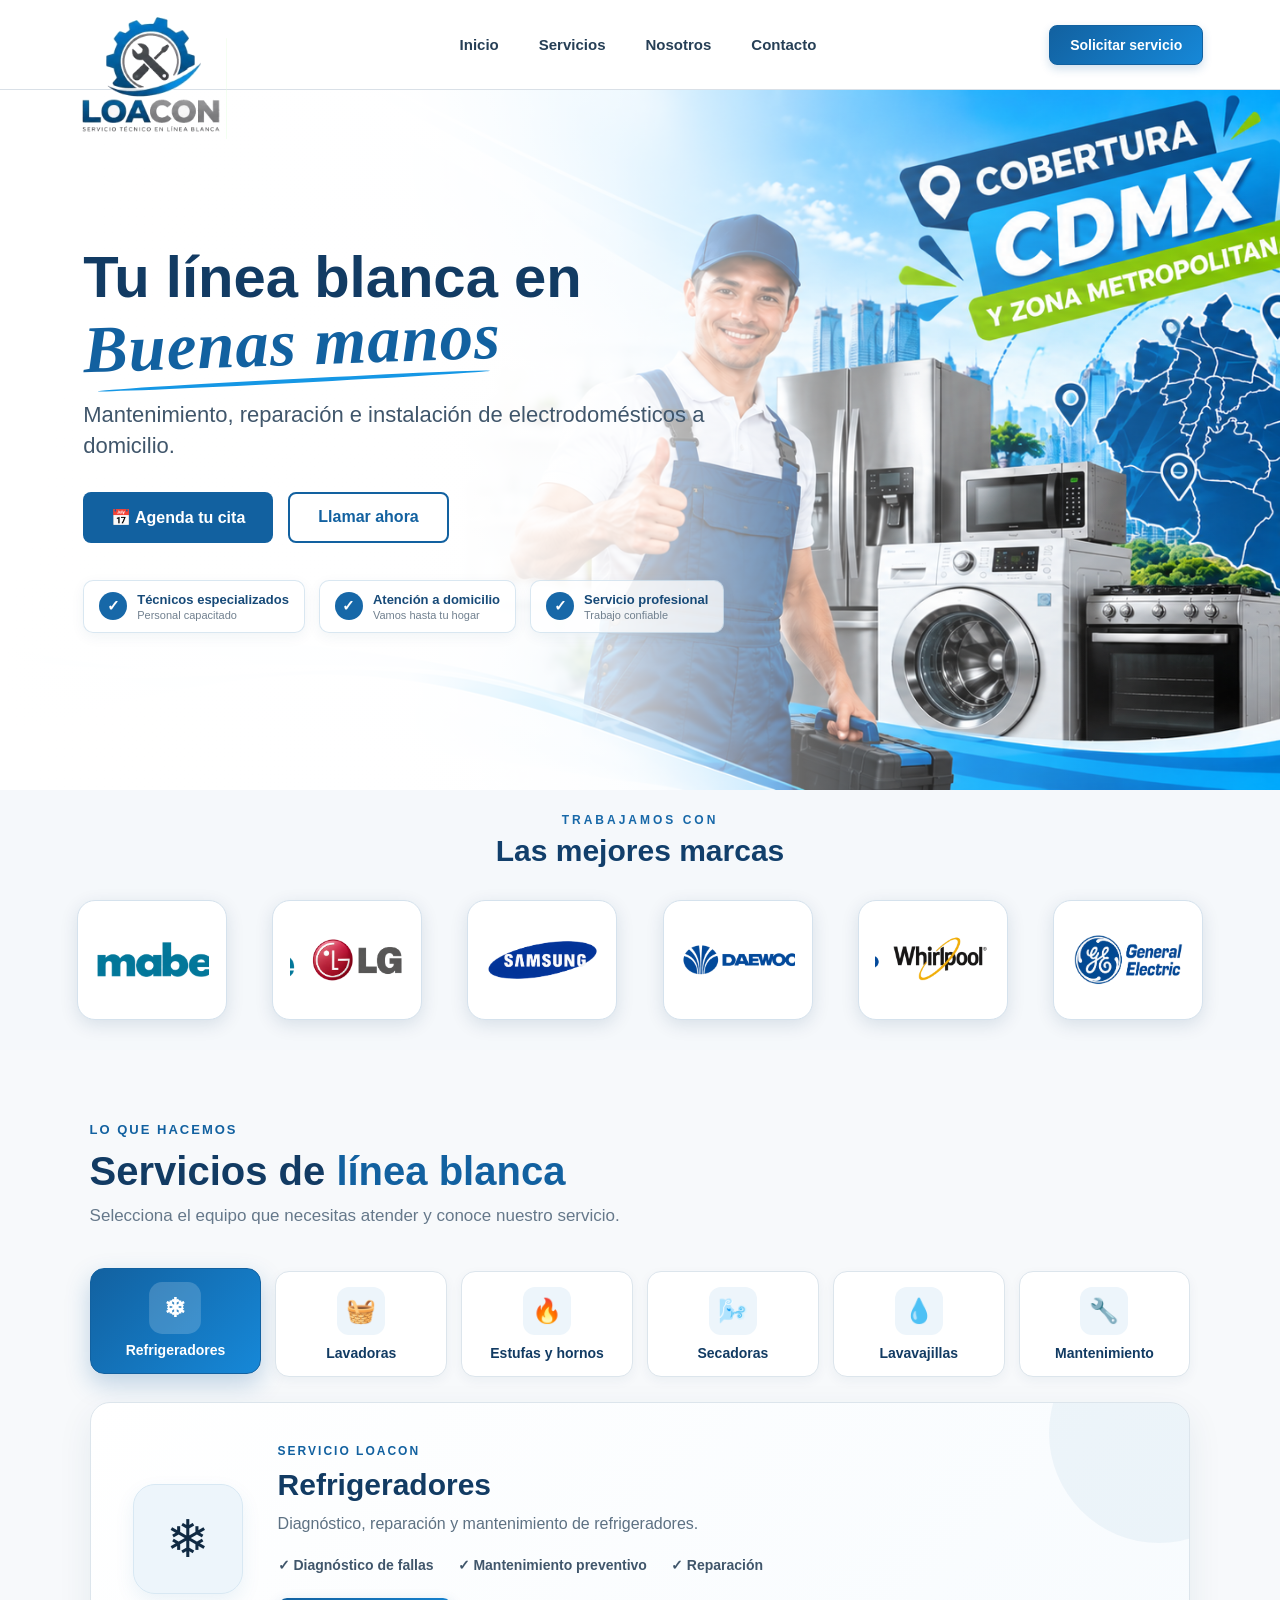
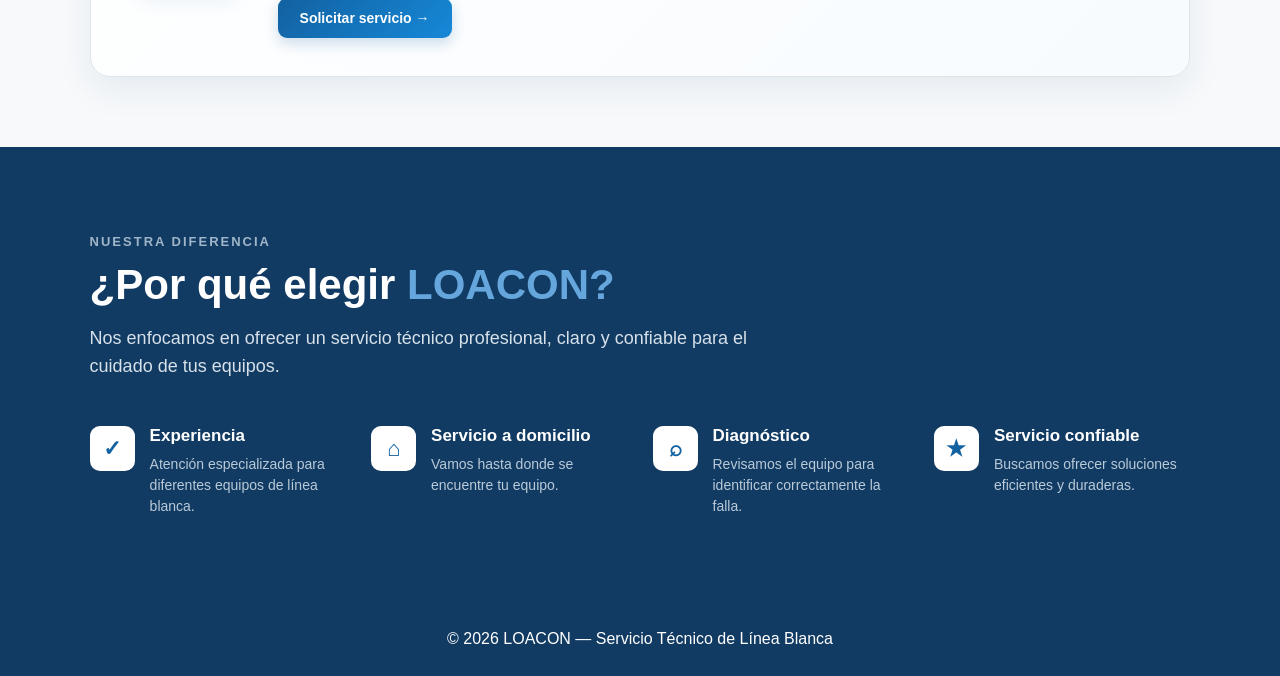
==== commit 064d0f6c: "Actualizar" ====
--- a/index.html
+++ b/index.html
@@ -5,6 +5,11 @@
     <meta name="viewport" content="width=device-width, initial-scale=1.0">
 
     <title>LOACON | Servicio Técnico de Línea Blanca</title>
+
+     <!-- Favicon de LOACON -->
+    <link rel="icon" type="imagenes/png" sizes="32x32" href="imagenes/logo-loacon.png">
+    <link rel="icon" type="imagenes/png" sizes="192x192" href="imagenes/logo-loacon.png">
+    <link rel="apple-touch-icon" href="imagenes/logo-loacon.png">
 
     <meta name="description" content="LOACON - Servicio técnico, mantenimiento y reparación de línea blanca.">
 
@@ -134,136 +139,105 @@
     </div>
 </section>
 
-<!-- SERVICIOS -->
-<section class="servicios-section" id="servicios">
-
     <!-- SERVICIOS -->
 
 <section class="section servicios-section" id="servicios">
 
     <div class="section-heading">
-        <span class="section-label">LO QUE HACEMOS</span>
+
+        <span class="section-label">
+            LO QUE HACEMOS
+        </span>
 
         <h2 class="section-title">
             Servicios de <span>línea blanca</span>
         </h2>
 
         <p class="section-subtitle">
-            Mantenimiento, diagnóstico y reparación para que tus equipos
-            vuelvan a funcionar correctamente.
+            Selecciona el equipo que necesitas atender y conoce nuestro servicio.
         </p>
-    </div>
-
-    <div class="services">
-
-        <div class="service-card">
-
-            <div class="service-icon">
-                ❄
-            </div>
-
-            <h3>Refrigeradores</h3>
-
-            <p>
+
+    </div>
+
+
+    <!-- SELECTOR DE SERVICIOS -->
+
+    <div class="servicios-selector">
+
+        <button class="servicio-option active" data-servicio="refrigeradores">
+            <span class="servicio-option-icon">❄</span>
+            <span>Refrigeradores</span>
+        </button>
+
+        <button class="servicio-option" data-servicio="lavadoras">
+            <span class="servicio-option-icon">🧺</span>
+            <span>Lavadoras</span>
+        </button>
+
+        <button class="servicio-option" data-servicio="estufas">
+            <span class="servicio-option-icon">🔥</span>
+            <span>Estufas y hornos</span>
+        </button>
+
+        <button class="servicio-option" data-servicio="secadoras">
+            <span class="servicio-option-icon">🌬️</span>
+            <span>Secadoras</span>
+        </button>
+
+        <button class="servicio-option" data-servicio="lavavajillas">
+            <span class="servicio-option-icon">💧</span>
+            <span>Lavavajillas</span>
+        </button>
+
+        <button class="servicio-option" data-servicio="mantenimiento">
+            <span class="servicio-option-icon">🔧</span>
+            <span>Mantenimiento</span>
+        </button>
+
+    </div>
+
+
+    <!-- DETALLE DINÁMICO -->
+
+    <div class="servicio-detalle" id="servicioDetalle">
+
+        <div class="servicio-detalle-icon" id="detalleIcono">
+            ❄
+        </div>
+
+
+        <div class="servicio-detalle-content">
+
+            <span class="detalle-label">
+                SERVICIO LOACON
+            </span>
+
+            <h3 id="detalleTitulo">
+                Refrigeradores
+            </h3>
+
+            <p id="detalleDescripcion">
                 Diagnóstico, reparación y mantenimiento de refrigeradores.
             </p>
 
-            <a href="#contacto">
-                Solicitar servicio →
-            </a>
-
-        </div>
-
-
-        <div class="service-card">
-
-            <div class="service-icon">
-                🧺
+
+            <div class="detalle-lista" id="detalleLista">
+
+                <div>✓ Diagnóstico de fallas</div>
+
+                <div>✓ Mantenimiento preventivo</div>
+
+                <div>✓ Reparación</div>
+
             </div>
 
-            <h3>Lavadoras</h3>
-
-            <p>
-                Reparación de fallas, mantenimiento y revisión general.
-            </p>
-
-            <a href="#contacto">
-                Solicitar servicio →
-            </a>
-
-        </div>
-
-
-        <div class="service-card">
-
-            <div class="service-icon">
-                🔥
-            </div>
-
-            <h3>Estufas y hornos</h3>
-
-            <p>
-                Servicio técnico para estufas, hornos y equipos de cocina.
-            </p>
-
-            <a href="#contacto">
-                Solicitar servicio →
-            </a>
-
-        </div>
-
-
-        <div class="service-card">
-
-            <div class="service-icon">
-                🌬️
-            </div>
-
-            <h3>Secadoras</h3>
-
-            <p>
-                Diagnóstico y reparación de secadoras domésticas.
-            </p>
-
-            <a href="#contacto">
-                Solicitar servicio →
-            </a>
-
-        </div>
-
-
-        <div class="service-card">
-
-            <div class="service-icon">
-                💧
-            </div>
-
-            <h3>Lavavajillas</h3>
-
-            <p>
-                Mantenimiento y reparación de lavavajillas.
-            </p>
-
-            <a href="#contacto">
-                Solicitar servicio →
-            </a>
-
-        </div>
-
-
-        <div class="service-card">
-
-            <div class="service-icon">
-                🔧
-            </div>
-
-            <h3>Mantenimiento</h3>
-
-            <p>
-                Mantenimiento preventivo para prolongar la vida de tus equipos.
-            </p>
-
-            <a href="#contacto">
+
+            <a
+                href="#"
+                id="detalleWhatsApp"
+                class="btn-detalle-servicio"
+                target="_blank"
+            >
                 Solicitar servicio →
             </a>
 
@@ -357,7 +331,191 @@
         </p>
 
     </footer>
-
+<script>
+/* =========================================
+   SERVICIOS DINÁMICOS LOACON
+   ========================================= */
+
+const serviciosLoacon = {
+
+    refrigeradores: {
+        icono: "❄",
+        titulo: "Refrigeradores",
+        descripcion: "Diagnóstico, reparación y mantenimiento de refrigeradores.",
+        opciones: [
+            "✓ Diagnóstico de fallas",
+            "✓ Mantenimiento preventivo",
+            "✓ Reparación"
+        ]
+    },
+
+    lavadoras: {
+        icono: "🧺",
+        titulo: "Lavadoras",
+        descripcion: "Reparación de fallas, mantenimiento y revisión general.",
+        opciones: [
+            "✓ Diagnóstico",
+            "✓ Reparación",
+            "✓ Mantenimiento"
+        ]
+    },
+
+    estufas: {
+        icono: "🔥",
+        titulo: "Estufas y hornos",
+        descripcion: "Servicio técnico para estufas, hornos y equipos de cocina.",
+        opciones: [
+            "✓ Diagnóstico",
+            "✓ Reparación",
+            "✓ Mantenimiento"
+        ]
+    },
+
+    secadoras: {
+        icono: "🌬️",
+        titulo: "Secadoras",
+        descripcion: "Diagnóstico y reparación de secadoras domésticas.",
+        opciones: [
+            "✓ Diagnóstico",
+            "✓ Reparación",
+            "✓ Mantenimiento"
+        ]
+    },
+
+    lavavajillas: {
+        icono: "💧",
+        titulo: "Lavavajillas",
+        descripcion: "Mantenimiento y reparación de lavavajillas.",
+        opciones: [
+            "✓ Diagnóstico",
+            "✓ Reparación",
+            "✓ Mantenimiento"
+        ]
+    },
+
+    mantenimiento: {
+        icono: "🔧",
+        titulo: "Mantenimiento",
+        descripcion: "Mantenimiento preventivo para prolongar la vida de tus equipos.",
+        opciones: [
+            "✓ Revisión general",
+            "✓ Mantenimiento preventivo",
+            "✓ Recomendaciones técnicas"
+        ]
+    }
+
+};
+
+
+/* =========================================
+   ELEMENTOS
+   ========================================= */
+
+const detalleIcono = document.getElementById("detalleIcono");
+const detalleTitulo = document.getElementById("detalleTitulo");
+const detalleDescripcion = document.getElementById("detalleDescripcion");
+const detalleLista = document.getElementById("detalleLista");
+const detalleWhatsApp = document.getElementById("detalleWhatsApp");
+
+
+/* =========================================
+   MOSTRAR SERVICIO
+   ========================================= */
+
+function mostrarServicio(tipo) {
+
+    const servicio = serviciosLoacon[tipo];
+
+    if (!servicio) return;
+
+
+    /* BOTÓN ACTIVO */
+
+    document.querySelectorAll(".servicio-option").forEach(boton => {
+        boton.classList.remove("active");
+    });
+
+    const botonActivo = document.querySelector(
+        `.servicio-option[data-servicio="${tipo}"]`
+    );
+
+    if (botonActivo) {
+        botonActivo.classList.add("active");
+    }
+
+
+    /* CAMBIAR INFORMACIÓN */
+
+    detalleIcono.textContent = servicio.icono;
+
+    detalleTitulo.textContent = servicio.titulo;
+
+    detalleDescripcion.textContent = servicio.descripcion;
+
+
+    /* CAMBIAR LISTA */
+
+    detalleLista.innerHTML = "";
+
+    servicio.opciones.forEach(opcion => {
+
+        const elemento = document.createElement("div");
+
+        elemento.textContent = opcion;
+
+        detalleLista.appendChild(elemento);
+
+    });
+
+
+    /* =========================================
+       WHATSAPP
+       ========================================= */
+
+    const mensaje =
+        `Hola, me interesa solicitar un servicio para mi ${servicio.titulo}. ¿Podrían brindarme información?`;
+
+    detalleWhatsApp.href =
+        `https://wa.me/525538827062?text=${encodeURIComponent(mensaje)}`;
+
+
+    /* ANIMACIÓN */
+
+    const detalle = document.getElementById("servicioDetalle");
+
+    detalle.style.opacity = "0";
+    detalle.style.transform = "translateY(8px)";
+
+    setTimeout(() => {
+        detalle.style.opacity = "1";
+        detalle.style.transform = "translateY(0)";
+    }, 120);
+
+}
+
+
+/* =========================================
+   CLIC EN LOS SERVICIOS
+   ========================================= */
+
+document.querySelector(".servicios-selector").addEventListener("click", function(event) {
+
+    const boton = event.target.closest(".servicio-option");
+
+    if (!boton) return;
+
+    mostrarServicio(boton.dataset.servicio);
+
+});
+
+
+/* =========================================
+   INICIO
+   ========================================= */
+
+mostrarServicio("refrigeradores");
+
+</script>
 
 </body>
 </html>
--- a/css/styles.css
+++ b/css/styles.css
@@ -1,5 +1,4 @@
-
-        * {
+* {
             margin: 0;
             padding: 0;
             box-sizing: border-box;
@@ -42,16 +41,70 @@
             align-items: center;
         }
 
-        nav a {
-            text-decoration: none;
-            color: #263f56;
-            font-size: 15px;
-            font-weight: 600;
-        }
-
-        nav a:hover {
-            color: #1261a0;
-        }
+        /* ===== MENÚ DINÁMICO ===== */
+
+nav {
+    display: flex;
+    gap: 10px;
+    align-items: center;
+}
+
+nav a {
+    position: relative;
+    display: inline-flex;
+    align-items: center;
+    justify-content: center;
+
+    padding: 10px 15px;
+
+    color: #263f56;
+    text-decoration: none;
+
+    font-size: 15px;
+    font-weight: 600;
+
+    border-radius: 8px;
+
+    transition:
+        color 0.3s ease,
+        background 0.3s ease,
+        transform 0.3s ease;
+}
+
+/* Línea animada */
+nav a::after {
+    content: "";
+    position: absolute;
+
+    left: 50%;
+    bottom: 4px;
+
+    width: 0;
+    height: 3px;
+
+    background: linear-gradient(
+        90deg,
+        #1261a0,
+        #1597e5
+    );
+
+    border-radius: 10px;
+
+    transform: translateX(-50%);
+
+    transition: width 0.3s ease;
+}
+
+/* Hover */
+nav a:hover {
+    color: #1261a0;
+    background: #f1f7fc;
+    transform: translateY(-2px);
+}
+
+nav a:hover::after {
+    width: 55%;
+}
 
         .btn-header {
             background: #1261a0;
@@ -61,6 +114,45 @@
             text-decoration: none;
             font-weight: bold;
         }
+        /* ===== BOTÓN SOLICITAR SERVICIO ===== */
+
+.btn-servicio {
+    display: inline-flex;
+    align-items: center;
+    justify-content: center;
+
+    padding: 11px 20px;
+
+    background: linear-gradient(135deg, #1261a0, #1688d8);
+    color: #ffffff;
+
+    border: 1px solid #1261a0;
+    border-radius: 8px;
+
+    text-decoration: none;
+    font-size: 14px;
+    font-weight: 600;
+
+    white-space: nowrap;
+
+    box-shadow: 0 4px 10px rgba(18, 97, 160, 0.20);
+
+    transition: all 0.3s ease;
+}
+
+.btn-servicio:hover {
+    background: linear-gradient(135deg, #0d4f87, #126fba);
+    color: #ffffff;
+    text-decoration: none;
+
+    transform: translateY(-2px);
+
+    box-shadow: 0 7px 16px rgba(18, 97, 160, 0.30);
+}
+
+.btn-servicio:active {
+    transform: translateY(0);
+}
 /* ===== HERO ===== */
 
 .hero {
@@ -406,33 +498,6 @@
     line-height: 1.5;
     font-size: 14px;
 }
-
-
-/* ===== RESPONSIVE ===== */
-
-@media (max-width: 900px) {
-
-    .advantages {
-        grid-template-columns: repeat(2, 1fr);
-    }
-
-}
-
-@media (max-width: 600px) {
-
-    .advantages {
-        grid-template-columns: 1fr;
-    }
-
-    .why-loacon {
-        padding: 60px 25px;
-    }
-
-    .why-loacon h2 {
-        font-size: 32px;
-    }
-
-}
 /* ===== AJUSTE FINAL DE SECCIONES ===== */
 
 .why-loacon {
@@ -586,147 +651,917 @@
 .marca-circle:hover img {
     transform: scale(1.08);
 }
+
+/* ===== RESPONSIVE ===== */
+
+@media (max-width: 900px) {
+
+    .advantages {
+        grid-template-columns: repeat(2, 1fr);
+    }
+
+}
+
+@media (max-width: 600px) {
+
+    .advantages {
+        grid-template-columns: 1fr;
+    }
+
+    .why-loacon {
+        padding: 60px 25px;
+    }
+
+    .why-loacon h2 {
+        font-size: 32px;
+    }
+
+}
+
 /* =========================================
-   HERO - VERSION MOVIL
+   VERSION COMPUTADORA LOACON
    ========================================= */
 
-.hero {
-    width: 100%;
-    min-height: 560px;
-
-    padding: 42px 20px 35px;
-
-    background-size: cover;
-    background-position: 72% center;
-
+@media (min-width: 601px) {
+
+    .hero {
+        width: 100%;
+        height: 700px;
+        min-height: 700px;
+        padding: 0;
+        box-sizing: border-box;
+
+        background-size: cover;
+        background-position: center center;
+        background-repeat: no-repeat;
+    }
+
+    .hero-content {
+        width: 650px;
+        max-width: 650px;
+
+        margin-left: 6.5%;
+        margin-right: 0;
+
+        box-sizing: border-box;
+
+        transform: none;
+    }
+
+    .hero h1 {
+        font-size: 58px;
+        line-height: 1.05;
+    }
+
+    .hero p {
+        font-size: 22px;
+        line-height: 1.4;
+    }
+
+    .hero-buttons {
+        gap: 15px;
+    }
+
+    .btn-primary,
+    .btn-secondary {
+        font-size: 16px;
+    }
+
+}
+/* =========================================
+   VERSION MOVIL LOACON
+   SOLO CELULAR
+   ========================================= */
+
+@media (max-width: 600px) {
+
+    html,
+    body {
+        width: 100%;
+        max-width: 100%;
+        margin: 0;
+        padding: 0;
+        overflow-x: hidden;
+    }
+
+    /* HEADER */
+    header {
+        width: 100%;
+        height: 62px;
+        padding: 0 14px;
+        box-sizing: border-box;
+    }
+
+    .logo img {
+        width: 88px;
+        transform: none;
+    }
+
+    nav,
+    .btn-header {
+        display: none;
+    }
+
+   header .btn-servicio {
+    display: inline-flex;
+    align-items: center;
+    justify-content: center;
+    padding: 10px 18px;
+    font-size: 14px;
+    font-weight: 600;
+    white-space: nowrap;
+
+    background: linear-gradient(135deg, #1261a0, #1688d8);
+    color: #ffffff;
+
+    border: 1px solid #1261a0;
+    border-radius: 8px;
+
+    text-decoration: none;
+
+    box-shadow: 0 4px 10px rgba(18, 97, 160, 0.20);
+    transition: all 0.3s ease;
+    cursor: pointer;
+}
+
+header .btn-servicio:hover {
+    transform: translateY(-2px);
+    background: linear-gradient(135deg, #0d4f87, #126fba);
+    box-shadow: 0 7px 16px rgba(18, 97, 160, 0.30);
+}
+
+header .btn-servicio:active {
+    transform: translateY(0);
+}
+
+    /* HERO */
+    .hero {
+        width: 100%;
+        min-height: 0;
+        height: 485px;
+        padding: 30px 16px 22px;
+        box-sizing: border-box;
+        background-size: auto 100%;
+        background-position: 78% center;
+        background-repeat: no-repeat;
+    }
+
+    .hero-content {
+        width: 100%;
+        max-width: 100%;
+        margin: 0;
+        padding: 0;
+        box-sizing: border-box;
+        transform: none;
+    }
+
+    .hero h1 {
+        font-size: 29px;
+        line-height: 1.02;
+        margin: 0 0 10px;
+        max-width: 300px;
+    }
+
+    .frase-destacada {
+        font-size: 1.06em;
+        letter-spacing: 0;
+    }
+
+    .frase-destacada::after {
+        height: 3px;
+        bottom: -3px;
+    }
+
+    .hero p {
+        font-size: 14px;
+        line-height: 1.35;
+        margin: 0 0 15px;
+        max-width: 295px;
+    }
+
+    /* BOTONES */
+    .hero-buttons {
+        display: flex;
+        flex-direction: column;
+        align-items: flex-start;
+        gap: 7px;
+        width: 100%;
+    }
+
+    .btn-primary,
+    .btn-secondary {
+        width: 225px;
+        min-width: 225px;
+        padding: 10px 14px;
+        font-size: 14px;
+        box-sizing: border-box;
+        text-align: center;
+    }
+
+    /* BENEFICIOS */
+    .hero-benefits {
+        display: flex;
+        flex-direction: column;
+        gap: 6px;
+        margin-top: 13px;
+        width: 100%;
+    }
+
+    .benefit {
+        width: 285px;
+        max-width: 90%;
+        min-height: 49px;
+        padding: 7px 10px;
+        box-sizing: border-box;
+        gap: 8px;
+        border-radius: 9px;
+    }
+
+    .benefit-icon {
+        width: 28px;
+        height: 28px;
+        min-width: 28px;
+        font-size: 14px;
+    }
+
+    .benefit strong {
+        font-size: 12px;
+    }
+
+    .benefit small {
+        font-size: 10px;
+    }
+
+    /* MARCAS */
+    .marcas {
+        width: 100%;
+        padding: 28px 0 28px;
+        overflow: hidden;
+        box-sizing: border-box;
+    }
+
+    .marcas-titulo {
+        padding: 0 16px;
+    }
+
+    .marcas-titulo span {
+        font-size: 10px;
+        letter-spacing: 2.5px;
+    }
+
+    .marcas-titulo h2 {
+        font-size: 24px;
+        line-height: 1.1;
+        margin: 5px 0 19px;
+    }
+
+    .marcas-grid {
+        width: 100%;
+        max-width: 100%;
+        display: flex;
+        overflow-x: auto;
+        justify-content: flex-start;
+        padding: 4px 16px 10px;
+        gap: 9px;
+        flex-wrap: nowrap;
+        box-sizing: border-box;
+        -webkit-overflow-scrolling: touch;
+        scrollbar-width: none;
+    }
+
+    .marcas-grid::-webkit-scrollbar {
+        display: none;
+    }
+
+    .marca-circle {
+        flex: 0 0 88px;
+        width: 88px;
+        height: 68px;
+        border-radius: 12px;
+        box-sizing: border-box;
+    }
+
+    .marca-circle img {
+        max-width: 65px;
+        max-height: 40px;
+    }
+
+    /* SERVICIOS */
+    .section {
+        width: 100%;
+        padding: 38px 16px;
+        box-sizing: border-box;
+    }
+
+    .section-heading {
+        width: 100%;
+        max-width: 100%;
+        margin-bottom: 28px;
+    }
+
+    .section-label {
+        font-size: 10px;
+        letter-spacing: 2.5px;
+        margin-bottom: 8px;
+    }
+
+    .section-title {
+        font-size: 27px;
+        line-height: 1.08;
+        margin-bottom: 9px;
+    }
+
+    .section-subtitle {
+        font-size: 14px;
+        line-height: 1.45;
+        margin-bottom: 0;
+    }
+
+    .services {
+        width: 100%;
+        display: grid;
+        grid-template-columns: 1fr;
+        gap: 12px;
+    }
+
+    .service-card {
+        width: 100%;
+        padding: 20px 17px;
+        box-sizing: border-box;
+        border-radius: 13px;
+    }
+
+    .service-icon {
+        width: 50px;
+        height: 50px;
+        margin-bottom: 14px;
+        font-size: 23px;
+    }
+
+    .service-card h3 {
+        font-size: 19px;
+        margin-bottom: 8px;
+    }
+
+    .service-card p {
+        font-size: 14px;
+        line-height: 1.4;
+        min-height: 0;
+        margin-bottom: 14px;
+    }
+
+    .service-card a {
+        font-size: 13px;
+    }
+
+    /* POR QUÉ LOACON */
+    .why-loacon {
+        width: 100%;
+        padding: 42px 16px;
+        box-sizing: border-box;
+    }
+
+    .why-content {
+        width: 100%;
+        max-width: 100%;
+    }
+
+    .why-loacon h2 {
+        font-size: 27px;
+        line-height: 1.1;
+    }
+
+    .why-intro {
+        font-size: 14px;
+        line-height: 1.45;
+        margin-bottom: 28px;
+    }
+
+    .advantages {
+        width: 100%;
+        grid-template-columns: 1fr;
+        gap: 14px;
+    }
+
+    .advantage {
+        gap: 11px;
+    }
+
+    .advantage-icon {
+        min-width: 38px;
+        width: 38px;
+        height: 38px;
+        font-size: 18px;
+    }
+
+    .advantage h3 {
+        font-size: 15px;
+        margin-bottom: 5px;
+    }
+
+    .advantage p {
+        font-size: 13px;
+        line-height: 1.4;
+    }
+
+    /* FOOTER */
+    footer {
+        width: 100%;
+        padding: 24px 16px;
+        box-sizing: border-box;
+        font-size: 13px;
+    }
+}
+
+/* =========================================
+   SERVICIOS DINÁMICOS LOACON
+   ========================================= */
+
+.servicios-selector {
+    display: grid;
+    grid-template-columns: repeat(6, 1fr);
+    gap: 14px;
+    margin: 30px 0 25px;
+}
+
+.servicio-option {
     position: relative;
-}
-
-
-/* Capa suave para mejorar lectura */
-
-.hero::before {
-    content: "";
-
-    position: absolute;
-
-    inset: 0;
+
+    display: flex;
+    flex-direction: column;
+    align-items: center;
+    justify-content: center;
+
+    gap: 10px;
+
+    min-height: 105px;
+    padding: 15px 10px;
+
+    background: #ffffff;
+    color: #123b63;
+
+    border: 1px solid #dce5ec;
+    border-radius: 14px;
+
+    font-family: inherit;
+    font-size: 14px;
+    font-weight: 700;
+
+    cursor: pointer;
+
+    box-shadow: 0 4px 12px rgba(18, 59, 99, 0.05);
+
+    transition:
+        transform 0.3s ease,
+        box-shadow 0.3s ease,
+        border-color 0.3s ease,
+        background 0.3s ease,
+        color 0.3s ease;
+}
+
+.servicio-option-icon {
+    width: 48px;
+    height: 48px;
+
+    display: flex;
+    align-items: center;
+    justify-content: center;
+
+    background: #edf5fb;
+
+    border-radius: 12px;
+
+    font-size: 24px;
+
+    transition: transform 0.3s ease, background 0.3s ease;
+}
+
+
+/* HOVER */
+
+.servicio-option:hover {
+    transform: translateY(-5px);
+
+    border-color: #1688d8;
+
+    box-shadow: 0 10px 25px rgba(18, 97, 160, 0.14);
+}
+
+.servicio-option:hover .servicio-option-icon {
+    transform: scale(1.1);
+}
+
+
+/* SERVICIO ACTIVO */
+
+.servicio-option.active {
+    background: linear-gradient(135deg, #1261a0, #1688d8);
+
+    color: #ffffff;
+
+    border-color: #1261a0;
+
+    box-shadow: 0 10px 25px rgba(18, 97, 160, 0.25);
+
+    transform: translateY(-3px);
+}
+
+.servicio-option.active .servicio-option-icon {
+    background: rgba(255, 255, 255, 0.18);
+
+    transform: scale(1.08);
+}
+
+
+/* =========================================
+   PANEL DE INFORMACIÓN
+   ========================================= */
+
+.servicio-detalle {
+    position: relative;
+
+    display: flex;
+    align-items: center;
+
+    gap: 35px;
+
+    min-height: 250px;
+
+    padding: 38px 42px;
 
     background:
         linear-gradient(
-            90deg,
-            rgba(255,255,255,0.96) 0%,
-            rgba(255,255,255,0.82) 42%,
-            rgba(255,255,255,0.15) 100%
+            135deg,
+            #ffffff 0%,
+            #f7fbfe 100%
         );
 
-    z-index: 0;
-}
-
-
-/* Contenido */
-
-.hero-content {
+    border: 1px solid #dce5ec;
+    border-radius: 20px;
+
+    box-shadow:
+        0 12px 35px rgba(18, 59, 99, 0.08);
+
+    overflow: hidden;
+
+    transition:
+        opacity 0.3s ease,
+        transform 0.3s ease;
+}
+
+
+/* Detalle decorativo */
+
+.servicio-detalle::after {
+    content: "";
+
+    position: absolute;
+
+    right: -80px;
+    top: -80px;
+
+    width: 220px;
+    height: 220px;
+
+    background: rgba(18, 97, 160, 0.05);
+
+    border-radius: 50%;
+
+    pointer-events: none;
+}
+
+
+/* ICONO GRANDE */
+
+.servicio-detalle-icon {
     position: relative;
     z-index: 1;
 
-    width: 100%;
-    max-width: 100%;
-
-    margin-left: 0;
-
-    padding-right: 35px;
-}
-
-
-/* TÍTULO */
-
-.hero h1 {
-    font-size: 34px;
-    line-height: 1.05;
-
-    margin-bottom: 16px;
-}
-
-
-/* "Buenas manos" */
-
-.frase-destacada {
-    font-size: 43px;
-    line-height: 1;
-
+    flex: 0 0 110px;
+
+    width: 110px;
+    height: 110px;
+
+    display: flex;
+    align-items: center;
+    justify-content: center;
+
+    background: #edf5fb;
+
+    border: 1px solid #d8e8f3;
+
+    border-radius: 22px;
+
+    font-size: 52px;
+
+    box-shadow: 0 8px 20px rgba(18, 97, 160, 0.08);
+
+    transition: transform 0.3s ease;
+}
+
+.servicio-detalle:hover .servicio-detalle-icon {
+    transform: scale(1.05) rotate(-3deg);
+}
+
+
+/* CONTENIDO */
+
+.servicio-detalle-content {
+    position: relative;
+    z-index: 1;
+
+    flex: 1;
+}
+
+.detalle-label {
     display: inline-block;
-}
-
-
-/* DESCRIPCIÓN */
-
-.hero p {
+
+    margin-bottom: 5px;
+
+    color: #1261a0;
+
+    font-size: 12px;
+    font-weight: 800;
+
+    letter-spacing: 2px;
+}
+
+.servicio-detalle h3 {
+    margin: 4px 0 8px;
+
+    color: #123b63;
+
+    font-size: 30px;
+    line-height: 1.2;
+}
+
+.servicio-detalle p {
+    max-width: 700px;
+
+    margin: 0 0 20px;
+
+    color: #5d7183;
+
     font-size: 16px;
-    line-height: 1.4;
-
-    margin-bottom: 22px;
-
-    max-width: 330px;
-}
-
-
-/* BOTONES */
-
-.hero-buttons {
-    flex-direction: column;
-
-    align-items: flex-start;
-
-    gap: 10px;
-}
-
-
-/* Botones más compactos */
-
-.btn-primary,
-.btn-secondary {
-    width: auto;
-
-    min-width: 275px;
-
-    padding: 15px 22px;
-
-    font-size: 17px;
-
-    text-align: center;
-}
-
-
-/* BENEFICIOS */
-
-.hero-benefits {
-    flex-direction: column;
-
-    gap: 8px;
-
-    margin-top: 18px;
-}
-
-
-/* Tarjetas de beneficios */
-
-.benefit {
-    width: 100%;
-    max-width: 335px;
-
-    padding: 10px 14px;
-
-    border-radius: 14px;
-}
-
-
-/* Texto de beneficios */
-
-.benefit strong {
-    font-size: 15px;
-}
-
-.benefit small {
-    font-size: 13px;
-}+    line-height: 1.6;
+}
+
+
+/* LISTA */
+
+.detalle-lista {
+    display: flex;
+    flex-wrap: wrap;
+
+    gap: 10px 24px;
+
+    margin-bottom: 25px;
+}
+
+.detalle-lista div {
+    color: #40566b;
+
+    font-size: 14px;
+    font-weight: 600;
+}
+
+
+/* BOTÓN */
+
+.btn-detalle-servicio {
+    display: inline-flex;
+
+    align-items: center;
+    justify-content: center;
+
+    padding: 12px 22px;
+
+    background: linear-gradient(135deg, #1261a0, #1688d8);
+
+    color: #ffffff;
+
+    border-radius: 9px;
+
+    text-decoration: none;
+
+    font-size: 14px;
+    font-weight: 700;
+
+    box-shadow: 0 5px 14px rgba(18, 97, 160, 0.22);
+
+    transition:
+        transform 0.3s ease,
+        box-shadow 0.3s ease,
+        background 0.3s ease;
+}
+
+.btn-detalle-servicio:hover {
+    color: #ffffff;
+
+    background: linear-gradient(135deg, #0d4f87, #126fba);
+
+    transform: translateY(-3px);
+
+    box-shadow: 0 9px 20px rgba(18, 97, 160, 0.3);
+}
+<script>
+/* =========================================
+   SERVICIOS DINÁMICOS LOACON
+   ========================================= */
+
+const serviciosLoacon = {
+
+    refrigeradores: {
+        icono: "❄",
+        titulo: "Refrigeradores",
+        descripcion: "Diagnóstico, reparación y mantenimiento de refrigeradores.",
+        opciones: [
+            "✓ Diagnóstico de fallas",
+            "✓ Mantenimiento preventivo",
+            "✓ Reparación"
+        ]
+    },
+
+    lavadoras: {
+        icono: "🧺",
+        titulo: "Lavadoras",
+        descripcion: "Reparación de fallas, mantenimiento y revisión general.",
+        opciones: [
+            "✓ Diagnóstico",
+            "✓ Reparación",
+            "✓ Mantenimiento"
+        ]
+    },
+
+    estufas: {
+        icono: "🔥",
+        titulo: "Estufas y hornos",
+        descripcion: "Servicio técnico para estufas, hornos y equipos de cocina.",
+        opciones: [
+            "✓ Diagnóstico",
+            "✓ Reparación",
+            "✓ Mantenimiento"
+        ]
+    },
+
+    secadoras: {
+        icono: "🌬️",
+        titulo: "Secadoras",
+        descripcion: "Diagnóstico y reparación de secadoras domésticas.",
+        opciones: [
+            "✓ Diagnóstico",
+            "✓ Reparación",
+            "✓ Mantenimiento"
+        ]
+    },
+
+    lavavajillas: {
+        icono: "💧",
+        titulo: "Lavavajillas",
+        descripcion: "Mantenimiento y reparación de lavavajillas.",
+        opciones: [
+            "✓ Diagnóstico",
+            "✓ Reparación",
+            "✓ Mantenimiento"
+        ]
+    },
+
+    mantenimiento: {
+        icono: "🔧",
+        titulo: "Mantenimiento",
+        descripcion: "Mantenimiento preventivo para prolongar la vida de tus equipos.",
+        opciones: [
+            "✓ Revisión general",
+            "✓ Mantenimiento preventivo",
+            "✓ Recomendaciones técnicas"
+        ]
+    }
+
+};
+
+
+/* =========================================
+   ELEMENTOS
+   ========================================= */
+
+const selectorServicios = document.querySelector(".servicios-selector");
+
+const detalleIcono = document.getElementById("detalleIcono");
+const detalleTitulo = document.getElementById("detalleTitulo");
+const detalleDescripcion = document.getElementById("detalleDescripcion");
+const detalleLista = document.getElementById("detalleLista");
+const detalleWhatsApp = document.getElementById("detalleWhatsApp");
+
+
+/* =========================================
+   MOSTRAR SERVICIO
+   ========================================= */
+
+function mostrarServicio(tipo) {
+
+    const servicio = serviciosLoacon[tipo];
+
+    if (!servicio) {
+        return;
+    }
+
+
+    /* BOTÓN ACTIVO */
+
+    document.querySelectorAll(".servicio-option").forEach(boton => {
+        boton.classList.remove("active");
+    });
+
+    const botonActivo = document.querySelector(
+        `.servicio-option[data-servicio="${tipo}"]`
+    );
+
+    if (botonActivo) {
+        botonActivo.classList.add("active");
+    }
+
+
+    /* INFORMACIÓN */
+
+    detalleIcono.textContent = servicio.icono;
+
+    detalleTitulo.textContent = servicio.titulo;
+
+    detalleDescripcion.textContent = servicio.descripcion;
+
+
+    /* LISTA */
+
+    detalleLista.innerHTML = "";
+
+    servicio.opciones.forEach(opcion => {
+
+        const elemento = document.createElement("div");
+
+        elemento.textContent = opcion;
+
+        detalleLista.appendChild(elemento);
+
+    });
+
+
+    /* =========================================
+       WHATSAPP
+       ========================================= */
+
+    const mensaje =
+        `Hola, me interesa solicitar un servicio para mi ${servicio.titulo.toLowerCase()}. ¿Podrían brindarme información?`;
+
+    detalleWhatsApp.href =
+        `https://wa.me/525538827062?text=${encodeURIComponent(mensaje)}`;
+
+
+    /* ANIMACIÓN */
+
+    const detalle = document.querySelector(".servicio-detalle");
+
+    detalle.style.opacity = "0";
+    detalle.style.transform = "translateY(8px)";
+
+    setTimeout(() => {
+
+        detalle.style.opacity = "1";
+        detalle.style.transform = "translateY(0)";
+
+    }, 120);
+
+}
+
+
+/* =========================================
+   CLIC EN LOS SERVICIOS
+   ========================================= */
+
+/*
+   Usamos un solo evento en el contenedor.
+   Esto evita que alguno de los botones
+   deje de funcionar.
+*/
+
+selectorServicios.addEventListener("click", function(event) {
+
+    const boton = event.target.closest(".servicio-option");
+
+    if (!boton) {
+        return;
+    }
+
+    const tipo = boton.dataset.servicio;
+
+    mostrarServicio(tipo);
+
+});
+
+
+/* =========================================
+   SERVICIO INICIAL
+   ========================================= */
+
+mostrarServicio("refrigeradores");
+
+</script>
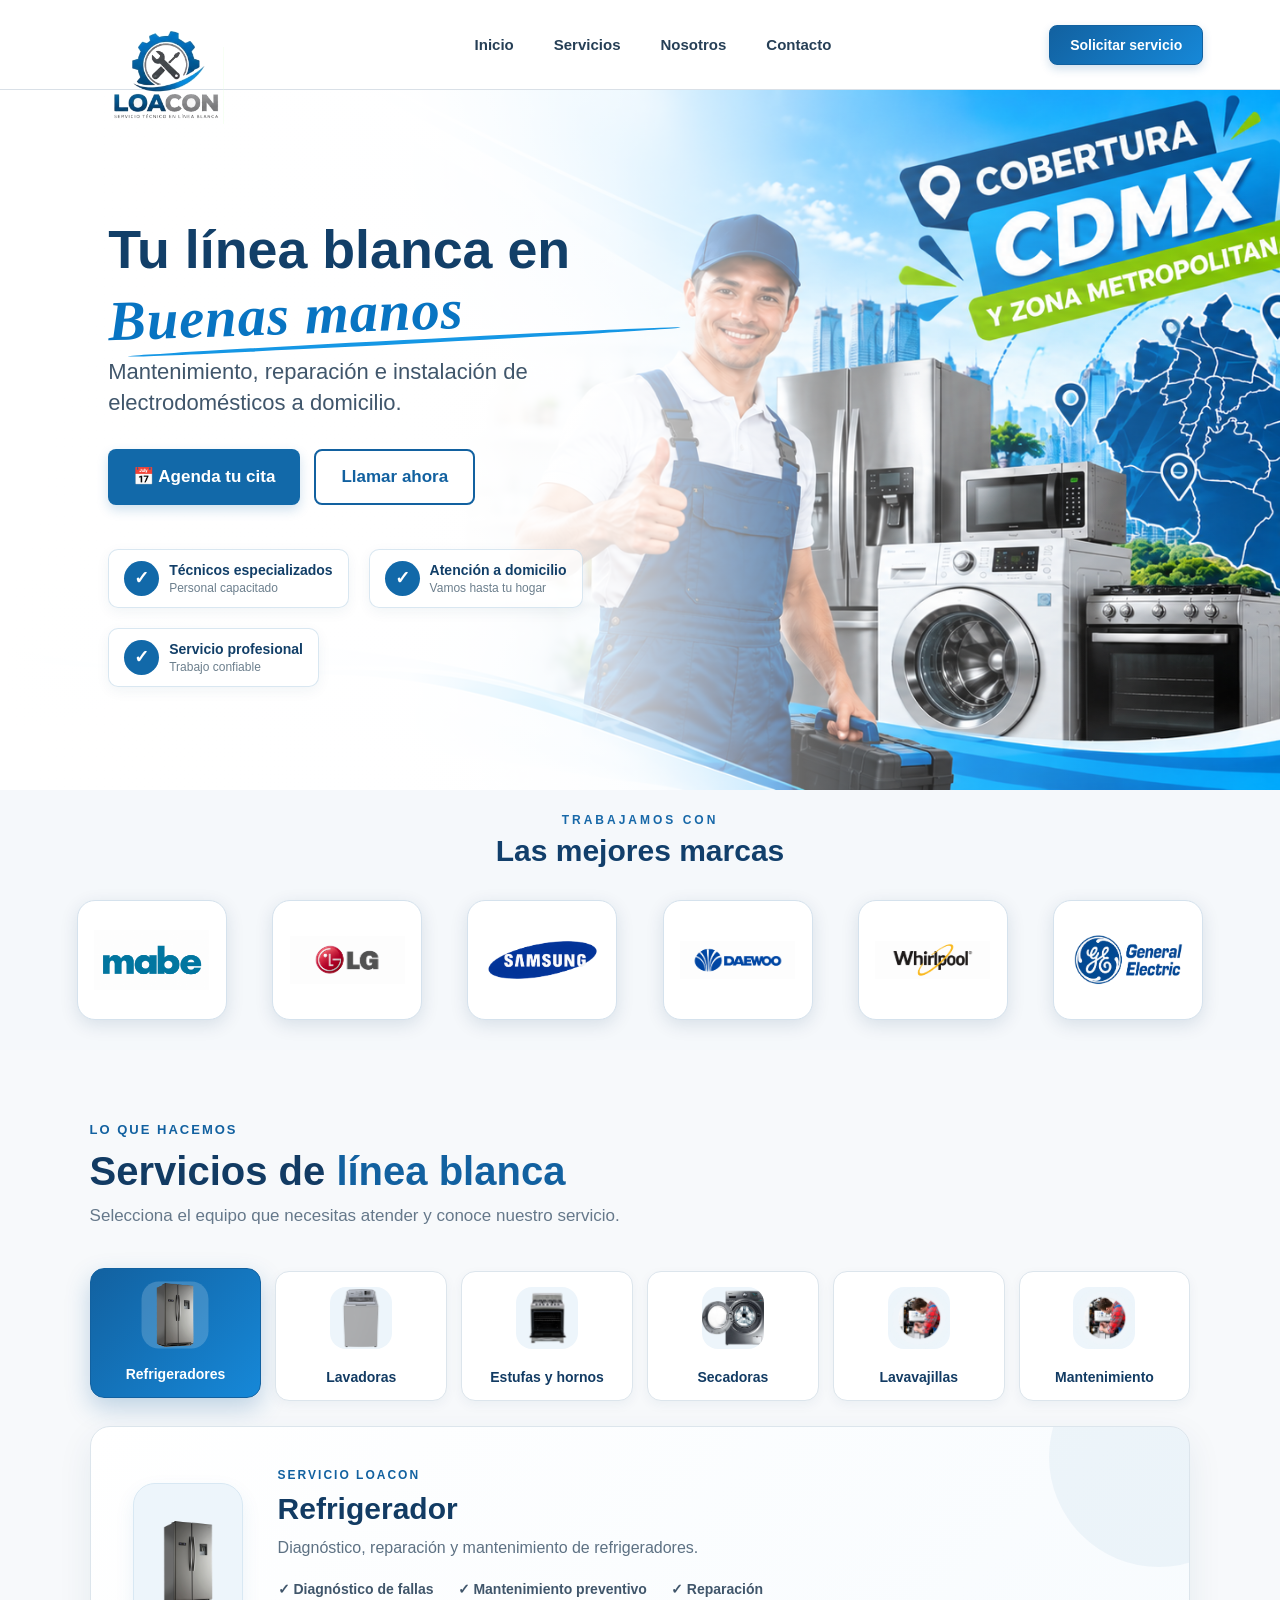
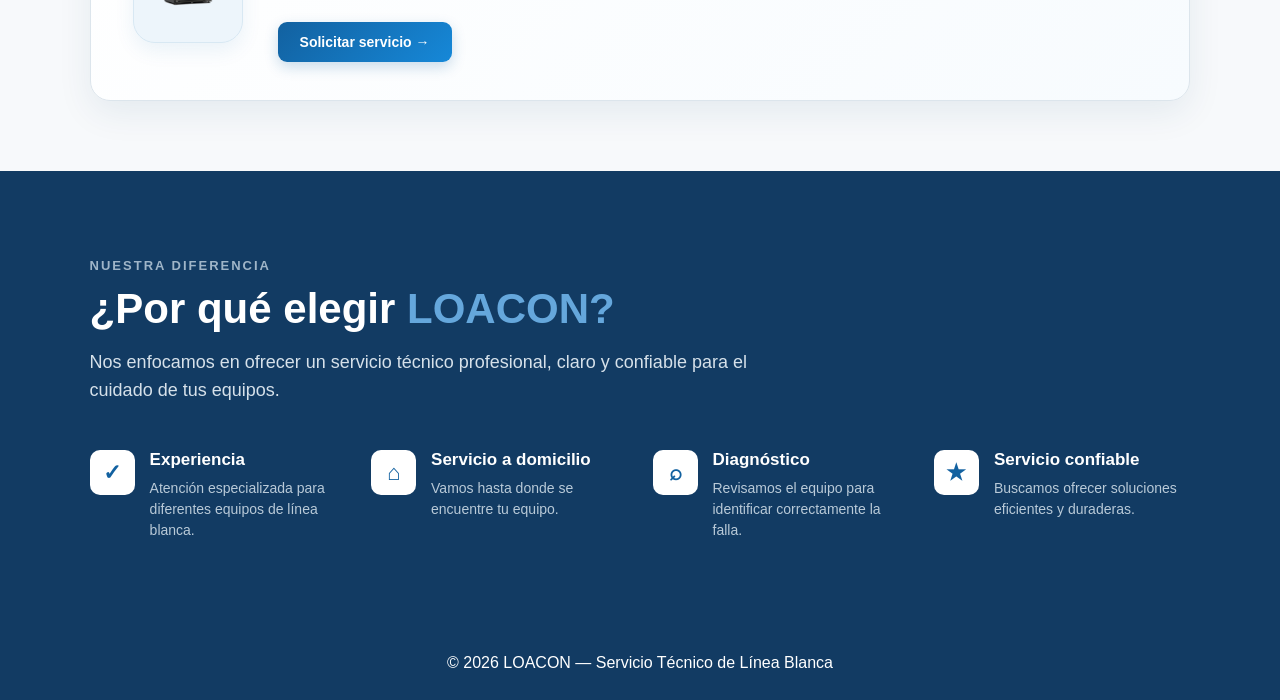
==== commit d684c8c2: "Corrige botones de servicios y WhatsApp" ====
--- a/index.html
+++ b/index.html
@@ -117,7 +117,7 @@
         </div>
 
         <div class="marca-circle">
-            <img src="imagenes/marcas/lg.png" alt="LG">
+            <img src="imagenes/marcas/LogoLG.png" alt="LG">
         </div>
 
         <div class="marca-circle">
@@ -129,7 +129,7 @@
         </div>
 
         <div class="marca-circle">
-            <img src="imagenes/marcas/whirlpool.png" alt="Whirlpool">
+            <img src="imagenes/marcas/LogoWhirlpool.png" alt="Whirlpool">
         </div>
 
         <div class="marca-circle">
@@ -160,90 +160,140 @@
     </div>
 
 
-    <!-- SELECTOR DE SERVICIOS -->
-
     <div class="servicios-selector">
 
-        <button class="servicio-option active" data-servicio="refrigeradores">
-            <span class="servicio-option-icon">❄</span>
-            <span>Refrigeradores</span>
-        </button>
-
-        <button class="servicio-option" data-servicio="lavadoras">
-            <span class="servicio-option-icon">🧺</span>
-            <span>Lavadoras</span>
-        </button>
-
-        <button class="servicio-option" data-servicio="estufas">
-            <span class="servicio-option-icon">🔥</span>
-            <span>Estufas y hornos</span>
-        </button>
-
-        <button class="servicio-option" data-servicio="secadoras">
-            <span class="servicio-option-icon">🌬️</span>
-            <span>Secadoras</span>
-        </button>
-
-        <button class="servicio-option" data-servicio="lavavajillas">
-            <span class="servicio-option-icon">💧</span>
-            <span>Lavavajillas</span>
-        </button>
-
-        <button class="servicio-option" data-servicio="mantenimiento">
-            <span class="servicio-option-icon">🔧</span>
-            <span>Mantenimiento</span>
-        </button>
-
-    </div>
+    <button type="button"
+            class="servicio-option active"
+            data-servicio="refrigeradores">
+
+        <span class="servicio-option-icon">
+            <img src="imagenes/servicios/refrigeradores.png"
+                 alt="Refrigeradores">
+        </span>
+
+        <span>Refrigeradores</span>
+    </button>
+
+
+    <button type="button"
+            class="servicio-option"
+            data-servicio="lavadoras">
+
+        <span class="servicio-option-icon">
+            <img src="imagenes/servicios/lavadora.png"
+                 alt="Lavadoras">
+        </span>
+
+        <span>Lavadoras</span>
+    </button>
+
+
+    <button type="button"
+            class="servicio-option"
+            data-servicio="estufas">
+
+        <span class="servicio-option-icon">
+            <img src="imagenes/servicios/estufa.png"
+                 alt="Estufas y hornos">
+        </span>
+
+        <span>Estufas y hornos</span>
+    </button>
+
+
+    <button type="button"
+            class="servicio-option"
+            data-servicio="secadoras">
+
+        <span class="servicio-option-icon">
+            <img src="imagenes/servicios/secadora.png"
+                 alt="Secadoras">
+        </span>
+
+        <span>Secadoras</span>
+    </button>
+
+
+    <button type="button"
+            class="servicio-option"
+            data-servicio="lavavajillas">
+
+        <span class="servicio-option-icon">
+            <img src="imagenes/servicios/mantenimiento.png"
+                 alt="Lavavajillas">
+        </span>
+
+        <span>Lavavajillas</span>
+    </button>
+
+
+    <button type="button"
+            class="servicio-option"
+            data-servicio="mantenimiento">
+
+        <span class="servicio-option-icon">
+            <img src="imagenes/servicios/mantenimiento.png"
+                 alt="Mantenimiento">
+        </span>
+
+        <span>Mantenimiento</span>
+    </button>
+
+</div>
 
 
     <!-- DETALLE DINÁMICO -->
 
-    <div class="servicio-detalle" id="servicioDetalle">
-
-        <div class="servicio-detalle-icon" id="detalleIcono">
-            ❄
-        </div>
-
-
-        <div class="servicio-detalle-content">
-
-            <span class="detalle-label">
-                SERVICIO LOACON
-            </span>
-
-            <h3 id="detalleTitulo">
-                Refrigeradores
-            </h3>
-
-            <p id="detalleDescripcion">
-                Diagnóstico, reparación y mantenimiento de refrigeradores.
-            </p>
-
-
-            <div class="detalle-lista" id="detalleLista">
-
-                <div>✓ Diagnóstico de fallas</div>
-
-                <div>✓ Mantenimiento preventivo</div>
-
-                <div>✓ Reparación</div>
-
-            </div>
-
-
-            <a
-                href="#"
-                id="detalleWhatsApp"
-                class="btn-detalle-servicio"
-                target="_blank"
-            >
-                Solicitar servicio →
-            </a>
-
-        </div>
-
-    </div>
+<div class="servicio-detalle" id="servicioDetalle">
+
+    <div class="servicio-detalle-icon">
+        <img
+            id="detalleImagen"
+            src="imagenes/servicios/refrigeradores.png"
+            alt="Refrigeradores"
+        >
+    </div>
+
+
+    <div class="servicio-detalle-content">
+
+        <span class="detalle-label">
+            SERVICIO LOACON
+        </span>
+
+        <h3 id="detalleTitulo">
+            Refrigeradores
+        </h3>
+
+        <p id="detalleDescripcion">
+            Diagnóstico, reparación y mantenimiento de refrigeradores.
+        </p>
+
+
+        <div class="detalle-lista" id="detalleLista">
+
+            <div>✓ Diagnóstico de fallas</div>
+
+            <div>✓ Mantenimiento preventivo</div>
+
+            <div>✓ Reparación</div>
+
+        </div>
+
+
+        <a
+            href="https://wa.me/525538827062"
+            id="detalleWhatsApp"
+            class="btn-detalle-servicio"
+            target="_blank"
+            rel="noopener"
+        >
+            Solicitar servicio →
+        </a>
+
+    </div>
+
+</div>
 
 </section>
 
@@ -331,191 +381,7 @@
         </p>
 
     </footer>
-<script>
-/* =========================================
-   SERVICIOS DINÁMICOS LOACON
-   ========================================= */
-
-const serviciosLoacon = {
-
-    refrigeradores: {
-        icono: "❄",
-        titulo: "Refrigeradores",
-        descripcion: "Diagnóstico, reparación y mantenimiento de refrigeradores.",
-        opciones: [
-            "✓ Diagnóstico de fallas",
-            "✓ Mantenimiento preventivo",
-            "✓ Reparación"
-        ]
-    },
-
-    lavadoras: {
-        icono: "🧺",
-        titulo: "Lavadoras",
-        descripcion: "Reparación de fallas, mantenimiento y revisión general.",
-        opciones: [
-            "✓ Diagnóstico",
-            "✓ Reparación",
-            "✓ Mantenimiento"
-        ]
-    },
-
-    estufas: {
-        icono: "🔥",
-        titulo: "Estufas y hornos",
-        descripcion: "Servicio técnico para estufas, hornos y equipos de cocina.",
-        opciones: [
-            "✓ Diagnóstico",
-            "✓ Reparación",
-            "✓ Mantenimiento"
-        ]
-    },
-
-    secadoras: {
-        icono: "🌬️",
-        titulo: "Secadoras",
-        descripcion: "Diagnóstico y reparación de secadoras domésticas.",
-        opciones: [
-            "✓ Diagnóstico",
-            "✓ Reparación",
-            "✓ Mantenimiento"
-        ]
-    },
-
-    lavavajillas: {
-        icono: "💧",
-        titulo: "Lavavajillas",
-        descripcion: "Mantenimiento y reparación de lavavajillas.",
-        opciones: [
-            "✓ Diagnóstico",
-            "✓ Reparación",
-            "✓ Mantenimiento"
-        ]
-    },
-
-    mantenimiento: {
-        icono: "🔧",
-        titulo: "Mantenimiento",
-        descripcion: "Mantenimiento preventivo para prolongar la vida de tus equipos.",
-        opciones: [
-            "✓ Revisión general",
-            "✓ Mantenimiento preventivo",
-            "✓ Recomendaciones técnicas"
-        ]
-    }
-
-};
-
-
-/* =========================================
-   ELEMENTOS
-   ========================================= */
-
-const detalleIcono = document.getElementById("detalleIcono");
-const detalleTitulo = document.getElementById("detalleTitulo");
-const detalleDescripcion = document.getElementById("detalleDescripcion");
-const detalleLista = document.getElementById("detalleLista");
-const detalleWhatsApp = document.getElementById("detalleWhatsApp");
-
-
-/* =========================================
-   MOSTRAR SERVICIO
-   ========================================= */
-
-function mostrarServicio(tipo) {
-
-    const servicio = serviciosLoacon[tipo];
-
-    if (!servicio) return;
-
-
-    /* BOTÓN ACTIVO */
-
-    document.querySelectorAll(".servicio-option").forEach(boton => {
-        boton.classList.remove("active");
-    });
-
-    const botonActivo = document.querySelector(
-        `.servicio-option[data-servicio="${tipo}"]`
-    );
-
-    if (botonActivo) {
-        botonActivo.classList.add("active");
-    }
-
-
-    /* CAMBIAR INFORMACIÓN */
-
-    detalleIcono.textContent = servicio.icono;
-
-    detalleTitulo.textContent = servicio.titulo;
-
-    detalleDescripcion.textContent = servicio.descripcion;
-
-
-    /* CAMBIAR LISTA */
-
-    detalleLista.innerHTML = "";
-
-    servicio.opciones.forEach(opcion => {
-
-        const elemento = document.createElement("div");
-
-        elemento.textContent = opcion;
-
-        detalleLista.appendChild(elemento);
-
-    });
-
-
-    /* =========================================
-       WHATSAPP
-       ========================================= */
-
-    const mensaje =
-        `Hola, me interesa solicitar un servicio para mi ${servicio.titulo}. ¿Podrían brindarme información?`;
-
-    detalleWhatsApp.href =
-        `https://wa.me/525538827062?text=${encodeURIComponent(mensaje)}`;
-
-
-    /* ANIMACIÓN */
-
-    const detalle = document.getElementById("servicioDetalle");
-
-    detalle.style.opacity = "0";
-    detalle.style.transform = "translateY(8px)";
-
-    setTimeout(() => {
-        detalle.style.opacity = "1";
-        detalle.style.transform = "translateY(0)";
-    }, 120);
-
-}
-
-
-/* =========================================
-   CLIC EN LOS SERVICIOS
-   ========================================= */
-
-document.querySelector(".servicios-selector").addEventListener("click", function(event) {
-
-    const boton = event.target.closest(".servicio-option");
-
-    if (!boton) return;
-
-    mostrarServicio(boton.dataset.servicio);
-
-});
-
-
-/* =========================================
-   INICIO
-   ========================================= */
-
-mostrarServicio("refrigeradores");
-
-</script>
+    <script src="script.js"></script>
 
 </body>
 </html>
--- a/css/styles.css
+++ b/css/styles.css
@@ -1364,204 +1364,1070 @@
 
     box-shadow: 0 9px 20px rgba(18, 97, 160, 0.3);
 }
-<script>
-/* =========================================
-   SERVICIOS DINÁMICOS LOACON
-   ========================================= */
-
-const serviciosLoacon = {
-
-    refrigeradores: {
-        icono: "❄",
-        titulo: "Refrigeradores",
-        descripcion: "Diagnóstico, reparación y mantenimiento de refrigeradores.",
-        opciones: [
-            "✓ Diagnóstico de fallas",
-            "✓ Mantenimiento preventivo",
-            "✓ Reparación"
-        ]
-    },
-
-    lavadoras: {
-        icono: "🧺",
-        titulo: "Lavadoras",
-        descripcion: "Reparación de fallas, mantenimiento y revisión general.",
-        opciones: [
-            "✓ Diagnóstico",
-            "✓ Reparación",
-            "✓ Mantenimiento"
-        ]
-    },
-
-    estufas: {
-        icono: "🔥",
-        titulo: "Estufas y hornos",
-        descripcion: "Servicio técnico para estufas, hornos y equipos de cocina.",
-        opciones: [
-            "✓ Diagnóstico",
-            "✓ Reparación",
-            "✓ Mantenimiento"
-        ]
-    },
-
-    secadoras: {
-        icono: "🌬️",
-        titulo: "Secadoras",
-        descripcion: "Diagnóstico y reparación de secadoras domésticas.",
-        opciones: [
-            "✓ Diagnóstico",
-            "✓ Reparación",
-            "✓ Mantenimiento"
-        ]
-    },
-
-    lavavajillas: {
-        icono: "💧",
-        titulo: "Lavavajillas",
-        descripcion: "Mantenimiento y reparación de lavavajillas.",
-        opciones: [
-            "✓ Diagnóstico",
-            "✓ Reparación",
-            "✓ Mantenimiento"
-        ]
-    },
-
-    mantenimiento: {
-        icono: "🔧",
-        titulo: "Mantenimiento",
-        descripcion: "Mantenimiento preventivo para prolongar la vida de tus equipos.",
-        opciones: [
-            "✓ Revisión general",
-            "✓ Mantenimiento preventivo",
-            "✓ Recomendaciones técnicas"
-        ]
-    }
-
-};
-
-
-/* =========================================
-   ELEMENTOS
-   ========================================= */
-
-const selectorServicios = document.querySelector(".servicios-selector");
-
-const detalleIcono = document.getElementById("detalleIcono");
-const detalleTitulo = document.getElementById("detalleTitulo");
-const detalleDescripcion = document.getElementById("detalleDescripcion");
-const detalleLista = document.getElementById("detalleLista");
-const detalleWhatsApp = document.getElementById("detalleWhatsApp");
-
-
-/* =========================================
-   MOSTRAR SERVICIO
-   ========================================= */
-
-function mostrarServicio(tipo) {
-
-    const servicio = serviciosLoacon[tipo];
-
-    if (!servicio) {
-        return;
-    }
-
-
-    /* BOTÓN ACTIVO */
-
-    document.querySelectorAll(".servicio-option").forEach(boton => {
-        boton.classList.remove("active");
-    });
-
-    const botonActivo = document.querySelector(
-        `.servicio-option[data-servicio="${tipo}"]`
+
+/* =====================================================
+   LOACON - HEADER Y HERO
+===================================================== */
+
+:root {
+    --loacon-blue: #1269a9;
+    --loacon-blue-dark: #123f68;
+    --loacon-blue-light: #168de0;
+    --loacon-green: #43c65a;
+    --loacon-text: #123f68;
+    --loacon-gray: #647585;
+}
+
+
+/* =====================================================
+   BARRA SUPERIOR
+===================================================== */
+
+.top-contact {
+    width: 100%;
+    min-height: 72px;
+
+    display: flex;
+    align-items: center;
+    justify-content: center;
+
+    gap: 28px;
+
+    padding: 10px 5%;
+
+    background: linear-gradient(
+        90deg,
+        #07579b,
+        #0875c1
     );
 
-    if (botonActivo) {
-        botonActivo.classList.add("active");
-    }
-
-
-    /* INFORMACIÓN */
-
-    detalleIcono.textContent = servicio.icono;
-
-    detalleTitulo.textContent = servicio.titulo;
-
-    detalleDescripcion.textContent = servicio.descripcion;
-
-
-    /* LISTA */
-
-    detalleLista.innerHTML = "";
-
-    servicio.opciones.forEach(opcion => {
-
-        const elemento = document.createElement("div");
-
-        elemento.textContent = opcion;
-
-        detalleLista.appendChild(elemento);
-
-    });
-
-
-    /* =========================================
-       WHATSAPP
-       ========================================= */
-
-    const mensaje =
-        `Hola, me interesa solicitar un servicio para mi ${servicio.titulo.toLowerCase()}. ¿Podrían brindarme información?`;
-
-    detalleWhatsApp.href =
-        `https://wa.me/525538827062?text=${encodeURIComponent(mensaje)}`;
-
-
-    /* ANIMACIÓN */
-
-    const detalle = document.querySelector(".servicio-detalle");
-
-    detalle.style.opacity = "0";
-    detalle.style.transform = "translateY(8px)";
-
-    setTimeout(() => {
-
-        detalle.style.opacity = "1";
-        detalle.style.transform = "translateY(0)";
-
-    }, 120);
-
-}
-
-
-/* =========================================
-   CLIC EN LOS SERVICIOS
-   ========================================= */
-
-/*
-   Usamos un solo evento en el contenedor.
-   Esto evita que alguno de los botones
-   deje de funcionar.
-*/
-
-selectorServicios.addEventListener("click", function(event) {
-
-    const boton = event.target.closest(".servicio-option");
-
-    if (!boton) {
-        return;
-    }
-
-    const tipo = boton.dataset.servicio;
-
-    mostrarServicio(tipo);
-
-});
-
-
-/* =========================================
-   SERVICIO INICIAL
-   ========================================= */
-
-mostrarServicio("refrigeradores");
-
-</script>+    color: white;
+}
+
+
+.contact-item {
+    display: flex;
+    align-items: center;
+    gap: 10px;
+
+    padding-right: 28px;
+
+    border-right: 1px solid rgba(255,255,255,.3);
+}
+
+
+.contact-icon {
+    font-size: 26px;
+}
+
+
+.contact-item strong,
+.coverage-contact strong {
+    display: block;
+
+    font-size: 16px;
+    font-weight: 700;
+}
+
+
+.contact-item small,
+.coverage-contact small {
+    display: block;
+
+    margin-top: 3px;
+
+    font-size: 13px;
+
+    opacity: .9;
+}
+
+
+/* =====================================================
+   REDES
+===================================================== */
+
+.social-contact {
+    display: flex;
+    align-items: center;
+
+    gap: 10px;
+
+    white-space: nowrap;
+}
+
+
+.social-contact > span {
+    font-size: 14px;
+}
+
+
+.social-contact a {
+    width: 38px;
+    height: 38px;
+
+    display: flex;
+    align-items: center;
+    justify-content: center;
+
+    border-radius: 50%;
+
+    background: white;
+
+    color: var(--loacon-blue);
+
+    text-decoration: none;
+
+    font-size: 21px;
+    font-weight: 700;
+
+    transition: .2s;
+}
+
+
+.social-contact a:hover {
+    transform: translateY(-3px);
+}
+
+
+.coverage-contact {
+    display: flex;
+    align-items: center;
+    gap: 10px;
+
+    white-space: nowrap;
+}
+
+
+/* =====================================================
+   HEADER
+===================================================== */
+
+.main-header {
+    height: 105px;
+
+    background: white;
+
+    border-bottom: 1px solid #dce4ea;
+
+    position: relative;
+    z-index: 20;
+}
+
+
+.header-container {
+    width: min(1650px, 94%);
+
+    height: 100%;
+
+    margin: auto;
+
+    display: flex;
+    align-items: center;
+    justify-content: space-between;
+}
+
+
+/* LOGO */
+
+.logo {
+    display: flex;
+    align-items: center;
+
+    height: 100%;
+}
+
+
+.logo img {
+    width: 180px;
+    max-height: 100px;
+
+    object-fit: contain;
+}
+
+
+/* NAV */
+
+.main-nav {
+    display: flex;
+    align-items: center;
+
+    gap: 48px;
+}
+
+
+.main-nav a {
+    position: relative;
+
+    color: var(--loacon-text);
+
+    text-decoration: none;
+
+    font-size: 18px;
+    font-weight: 700;
+
+    padding: 40px 0 35px;
+
+    transition: .2s;
+}
+
+
+.main-nav a:hover,
+.main-nav a.active {
+    color: var(--loacon-blue);
+}
+
+
+.main-nav a.active::after {
+    content: "";
+
+    position: absolute;
+
+    left: 0;
+    right: 0;
+    bottom: 24px;
+
+    height: 3px;
+
+    background: var(--loacon-blue);
+}
+
+
+/* BOTÓN HEADER */
+
+.header-button {
+    background: var(--loacon-blue);
+
+    color: white;
+
+    text-decoration: none;
+
+    padding: 16px 27px;
+
+    border-radius: 9px;
+
+    font-size: 16px;
+    font-weight: 700;
+
+    box-shadow: 0 5px 12px rgba(18,105,169,.25);
+
+    transition: .2s;
+}
+
+
+.header-button:hover {
+    background: var(--loacon-blue-dark);
+
+    transform: translateY(-2px);
+}
+
+
+/* =====================================================
+   HERO
+===================================================== */
+
+.hero-loacon {
+    position: relative;
+
+    overflow: hidden;
+
+    background: white;
+
+    min-height: 700px;
+}
+
+
+.hero-container {
+    width: min(1650px, 94%);
+
+    min-height: 560px;
+
+    margin: auto;
+
+    display: flex;
+
+    position: relative;
+}
+
+
+.hero-content {
+    width: 48%;
+
+    padding:
+
+        80px
+
+        0
+
+        70px
+
+        25px;
+
+    position: relative;
+
+    z-index: 5;
+}
+
+
+.hero-label {
+    display: inline-flex;
+
+    align-items: center;
+
+    gap: 12px;
+
+    color: var(--loacon-blue);
+
+    font-size: 17px;
+
+    font-weight: 800;
+
+    letter-spacing: 2px;
+}
+
+
+.hero-label::after {
+    content: "";
+
+    width: 45px;
+
+    height: 2px;
+
+    background: var(--loacon-blue);
+}
+
+
+/* =====================================================
+   TITULO
+===================================================== */
+
+.hero-content h1 {
+    margin: 20px 0 18px;
+
+    color: var(--loacon-text);
+
+    font-size: clamp(48px, 4.2vw, 76px);
+
+    line-height: .98;
+
+    font-weight: 800;
+}
+
+
+.hero-content h1 span {
+    display: block;
+
+    color: #0874c2;
+
+    font-family: "Brush Script MT", "Segoe Script", cursive;
+
+    font-size: 1.05em;
+
+    font-weight: 600;
+
+    margin-top: 8px;
+}
+
+
+.hero-description {
+    max-width: 720px;
+
+    margin: 0 0 30px;
+
+    color: #3f5b70;
+
+    font-size: 20px;
+
+    line-height: 1.45;
+}
+
+
+/* =====================================================
+   BOTONES
+===================================================== */
+
+.hero-buttons {
+    display: flex;
+
+    align-items: center;
+
+    gap: 14px;
+
+    flex-wrap: wrap;
+}
+
+
+.hero-buttons a {
+    min-height: 56px;
+
+    display: inline-flex;
+
+    align-items: center;
+    justify-content: center;
+
+    gap: 15px;
+
+    padding: 0 25px;
+
+    border-radius: 8px;
+
+    text-decoration: none;
+
+    font-size: 17px;
+
+    font-weight: 700;
+
+    transition: .2s;
+}
+
+
+.btn-primary {
+    background: var(--loacon-blue);
+
+    color: white;
+
+    box-shadow: 0 5px 12px rgba(18,105,169,.2);
+}
+
+
+.btn-primary:hover {
+    background: var(--loacon-blue-dark);
+
+    transform: translateY(-2px);
+}
+
+
+.btn-whatsapp {
+    background: var(--loacon-green);
+
+    color: white;
+}
+
+
+.btn-whatsapp:hover {
+    background: #35ad4b;
+
+    transform: translateY(-2px);
+}
+
+
+.btn-call {
+    background: white;
+
+    color: var(--loacon-blue);
+
+    border: 2px solid var(--loacon-blue);
+}
+
+
+.btn-call:hover {
+    background: #f2f8fc;
+}
+
+
+/* =====================================================
+   BENEFICIOS
+===================================================== */
+
+.hero-benefits {
+    display: flex;
+
+    gap: 20px;
+
+    margin-top: 30px;
+
+    flex-wrap: wrap;
+}
+
+
+.benefit {
+    display: flex;
+
+    align-items: center;
+
+    gap: 10px;
+
+    min-width: 190px;
+}
+
+
+.benefit-icon {
+    width: 35px;
+    height: 35px;
+
+    flex-shrink: 0;
+
+    display: flex;
+
+    align-items: center;
+    justify-content: center;
+
+    border-radius: 50%;
+
+    background: var(--loacon-blue);
+
+    color: white;
+
+    font-size: 18px;
+}
+
+
+.benefit strong {
+    display: block;
+
+    color: var(--loacon-text);
+
+    font-size: 14px;
+}
+
+
+.benefit small {
+    display: block;
+
+    margin-top: 3px;
+
+    color: #6c7f8d;
+
+    font-size: 12px;
+}
+
+
+/* =====================================================
+   IMAGEN HERO
+===================================================== */
+
+.hero-image {
+    width: 58%;
+
+    position: absolute;
+
+    right: -4%;
+
+    top: 0;
+
+    bottom: 0;
+
+    display: flex;
+
+    align-items: center;
+
+    justify-content: flex-end;
+
+    z-index: 2;
+}
+
+
+.hero-image::before {
+    content: "";
+
+    position: absolute;
+
+    inset: 0;
+
+    background:
+        linear-gradient(
+            90deg,
+            white 0%,
+            rgba(255,255,255,.75) 15%,
+            transparent 45%
+        );
+
+    z-index: 2;
+
+    pointer-events: none;
+}
+
+
+.hero-image img {
+    width: 100%;
+
+    height: 100%;
+
+    object-fit: cover;
+
+    object-position: center;
+
+    display: block;
+}
+
+
+/* =====================================================
+   BARRA DE SERVICIOS
+===================================================== */
+
+.hero-services {
+    width: min(1550px, 92%);
+
+    min-height: 120px;
+
+    margin: -30px auto 0;
+
+    position: relative;
+
+    z-index: 10;
+
+    background: rgba(255,255,255,.96);
+
+    border: 1px solid #e0e8ee;
+
+    border-radius: 18px;
+
+    box-shadow:
+        0 8px 30px rgba(30,80,110,.12);
+
+    display: flex;
+
+    align-items: center;
+
+    padding: 20px 25px;
+
+    gap: 20px;
+}
+
+
+.hero-service {
+    flex: 1;
+
+    display: flex;
+
+    align-items: center;
+
+    gap: 12px;
+
+    padding-right: 20px;
+
+    border-right: 1px solid #dce4ea;
+}
+
+
+.service-icon {
+    width: 52px;
+    height: 52px;
+
+    flex-shrink: 0;
+
+    display: flex;
+
+    align-items: center;
+    justify-content: center;
+
+    border-radius: 50%;
+
+    background: #edf6fc;
+
+    color: var(--loacon-blue);
+
+    font-size: 24px;
+}
+
+
+.hero-service strong {
+    display: block;
+
+    color: var(--loacon-text);
+
+    font-size: 16px;
+}
+
+
+.hero-service small {
+    display: block;
+
+    max-width: 160px;
+
+    margin-top: 4px;
+
+    color: #687d8c;
+
+    font-size: 12px;
+
+    line-height: 1.3;
+}
+
+
+/* =====================================================
+   TIPOS DE ELECTRODOMÉSTICOS
+===================================================== */
+
+.appliance-types {
+    display: flex;
+
+    align-items: center;
+
+    justify-content: space-around;
+
+    flex: 1.5;
+
+    gap: 10px;
+}
+
+
+.appliance-types div {
+    display: flex;
+
+    flex-direction: column;
+
+    align-items: center;
+
+    gap: 5px;
+
+    color: var(--loacon-blue);
+}
+
+
+.appliance-types span {
+    font-size: 28px;
+}
+
+
+.appliance-types small {
+    color: #536a79;
+
+    font-size: 12px;
+
+    text-align: center;
+}
+
+
+/* =====================================================
+   TABLET
+===================================================== */
+
+@media (max-width: 1100px) {
+
+    .top-contact {
+        gap: 15px;
+    }
+
+    .contact-item {
+        padding-right: 15px;
+    }
+
+    .contact-item strong,
+    .coverage-contact strong {
+        font-size: 13px;
+    }
+
+    .main-nav {
+        gap: 25px;
+    }
+
+    .main-nav a {
+        font-size: 16px;
+    }
+
+    .hero-content {
+        width: 55%;
+    }
+
+    .hero-image {
+        width: 60%;
+        right: -10%;
+    }
+
+    .hero-services {
+        flex-wrap: wrap;
+    }
+
+    .hero-service {
+        min-width: 200px;
+    }
+
+    .appliance-types {
+        width: 100%;
+        flex: 100%;
+        padding-top: 15px;
+    }
+}
+
+
+/* =====================================================
+   CELULAR
+===================================================== */
+
+@media (max-width: 768px) {
+
+    /* BARRA CONTACTO */
+
+    .top-contact {
+        display: none;
+    }
+
+
+    /* HEADER */
+
+    .main-header {
+        height: 75px;
+    }
+
+
+    .header-container {
+        width: 92%;
+    }
+
+
+    .logo img {
+        width: 125px;
+    }
+
+
+    .main-nav {
+        display: none;
+    }
+
+
+    .header-button {
+        padding: 11px 15px;
+
+        font-size: 13px;
+    }
+
+
+    /* HERO */
+
+    .hero-loacon {
+        min-height: auto;
+    }
+
+
+    .hero-container {
+        width: 100%;
+
+        display: flex;
+
+        flex-direction: column;
+
+        min-height: auto;
+    }
+
+
+    .hero-content {
+        width: 100%;
+
+        padding:
+            45px
+            25px
+            30px;
+
+        text-align: left;
+    }
+
+
+    .hero-label {
+        font-size: 12px;
+
+        letter-spacing: 1.5px;
+    }
+
+
+    .hero-content h1 {
+        font-size: 42px;
+
+        line-height: 1;
+    }
+
+
+    .hero-content h1 span {
+        font-size: 1.05em;
+    }
+
+
+    .hero-description {
+        font-size: 16px;
+
+        margin-bottom: 25px;
+    }
+
+
+    .hero-buttons {
+        flex-direction: column;
+
+        align-items: stretch;
+    }
+
+
+    .hero-buttons a {
+        width: 100%;
+
+        min-height: 52px;
+    }
+
+
+    .hero-benefits {
+        display: grid;
+
+        grid-template-columns: 1fr;
+
+        gap: 12px;
+    }
+
+
+    /* IMAGEN */
+
+    .hero-image {
+        position: relative;
+
+        width: 100%;
+
+        height: 390px;
+
+        right: auto;
+
+        top: auto;
+
+        bottom: auto;
+
+        order: 2;
+    }
+
+
+    .hero-image img {
+        object-fit: cover;
+
+        object-position: center;
+    }
+
+
+    .hero-image::before {
+        background:
+            linear-gradient(
+                180deg,
+                white 0%,
+                rgba(255,255,255,.15) 30%,
+                transparent 60%
+            );
+    }
+
+
+    /* SERVICIOS */
+
+    .hero-services {
+        width: 92%;
+
+        margin: -20px auto 30px;
+
+        padding: 20px;
+
+        display: grid;
+
+        grid-template-columns: 1fr;
+
+        gap: 15px;
+    }
+
+
+    .hero-service {
+        border-right: none;
+
+        border-bottom: 1px solid #e2e8ed;
+
+        padding:
+            0
+            0
+            15px;
+    }
+
+
+    .appliance-types {
+        display: grid;
+
+        grid-template-columns:
+            repeat(3, 1fr);
+
+        gap: 18px;
+
+        padding-top: 5px;
+    }
+
+}
+/* =====================================================
+   IMÁGENES DE SERVICIOS
+===================================================== */
+
+.servicio-option-icon {
+    width: 62px;
+    height: 62px;
+
+    display: flex;
+    align-items: center;
+    justify-content: center;
+
+    background: #edf5fb;
+    border-radius: 16px;
+
+    overflow: hidden;
+
+    margin-bottom: 10px;
+}
+
+.servicio-option-icon img {
+    width: 100%;
+    height: 100%;
+
+    object-fit: contain;
+
+    display: block;
+}
+
+
+/* =====================================================
+   IMAGEN DEL DETALLE
+===================================================== */
+
+.servicio-detalle-icon {
+    width: 160px;
+    height: 160px;
+
+    display: flex;
+    align-items: center;
+    justify-content: center;
+
+    background: #edf5fb;
+
+    border: 1px solid #d8e8f3;
+
+    border-radius: 22px;
+
+    overflow: hidden;
+
+    flex-shrink: 0;
+}
+
+.servicio-detalle-icon img {
+    width: 100%;
+    height: 100%;
+
+    object-fit: contain;
+
+    display: block;
+
+    padding: 10px;
+}
+/* =====================================================
+   IMAGEN DEL SERVICIO SELECCIONADO
+===================================================== */
+
+.servicio-detalle-icon {
+    width: 160px;
+    height: 160px;
+
+    display: flex;
+    align-items: center;
+    justify-content: center;
+
+    background: #edf5fb;
+    border: 1px solid #d8e8f3;
+    border-radius: 22px;
+
+    overflow: hidden;
+    flex-shrink: 0;
+}
+
+.servicio-detalle-icon img {
+    width: 100%;
+    height: 100%;
+
+    object-fit: contain;
+    padding: 10px;
+
+    display: block;
+}
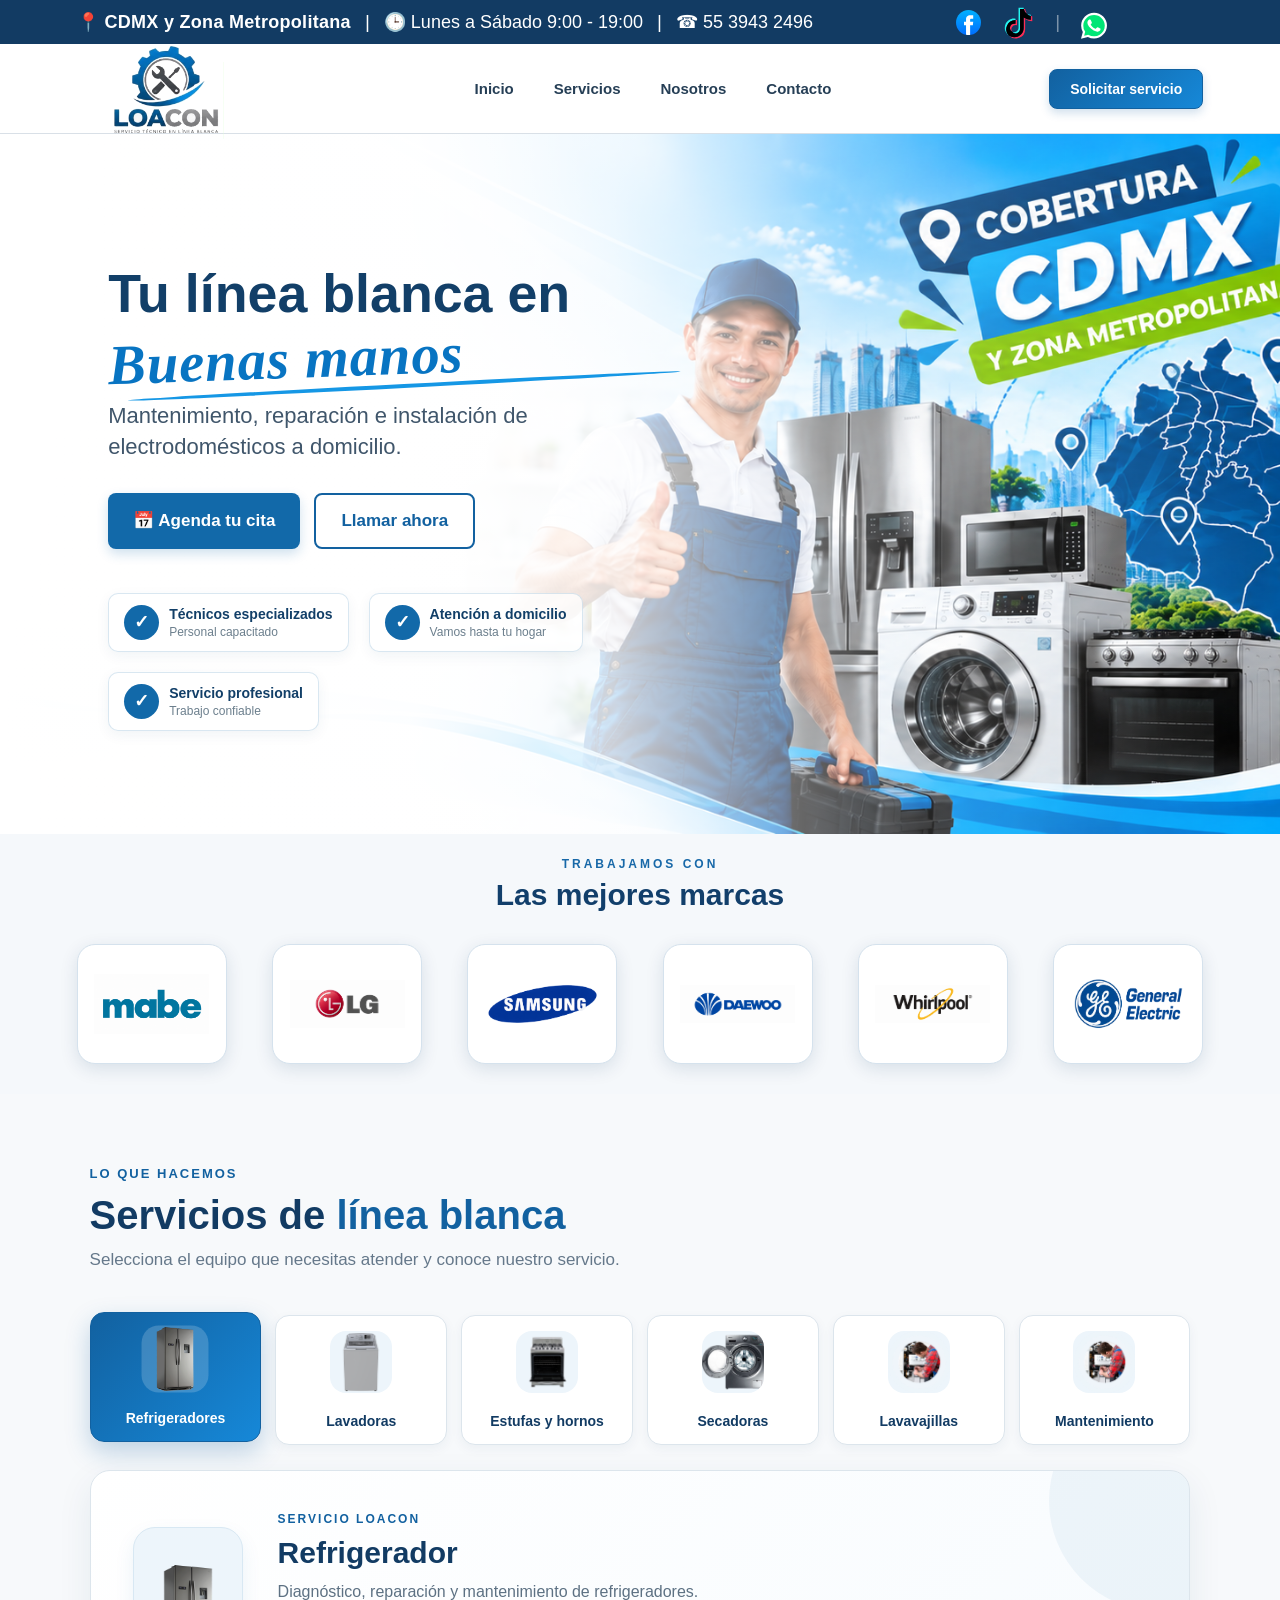
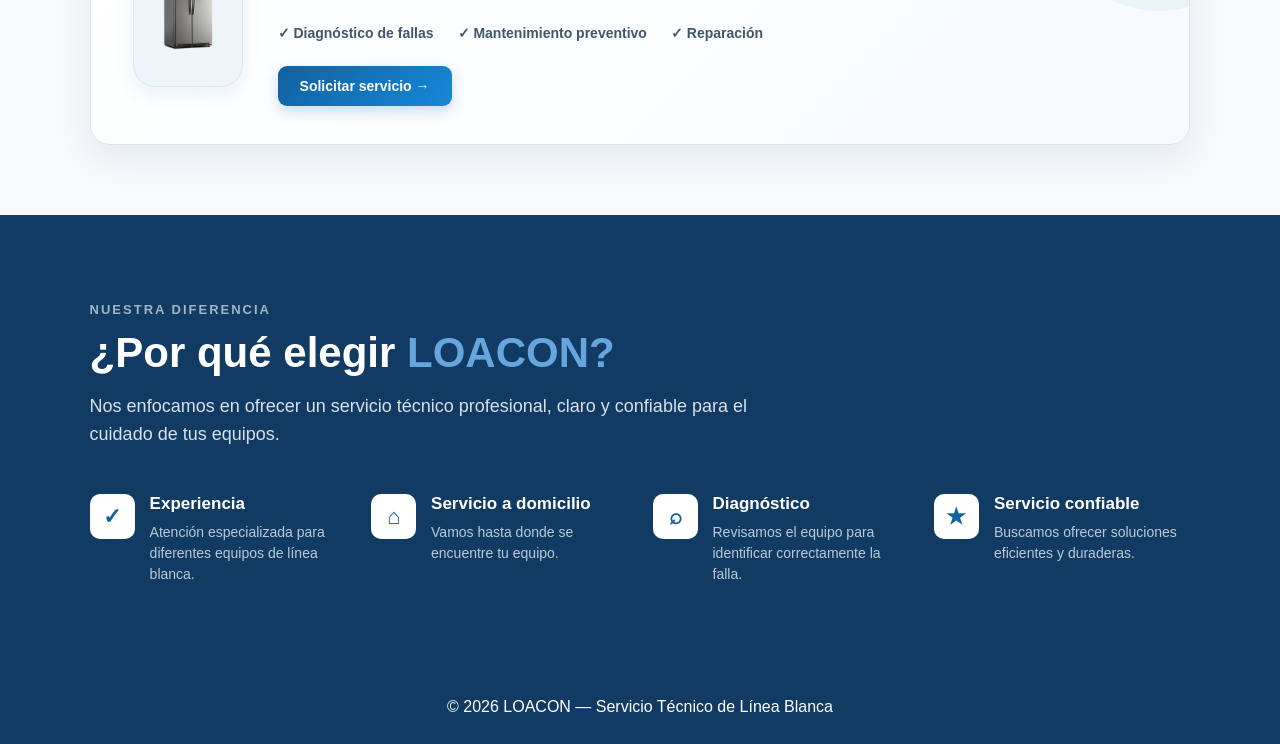
==== commit 10047eaa: "Ajuste barra superior y redes sociales" ====
--- a/index.html
+++ b/index.html
@@ -18,32 +18,97 @@
 
 <body>
 
-    <!-- HEADER -->
-
-    <header>
-
-        <div class="logo">
-        <img src="imagenes/logo-loacon.png" 
-            alt="LOACON Servicio Técnico en Línea Blanca">
-            
-    </div>
-
-        <nav>
-            <a href="#inicio">Inicio</a>
-            <a href="#servicios">Servicios</a>
-            <a href="#nosotros">Nosotros</a>
-            <a href="#contacto">Contacto</a>
-        </nav>
-
-        <a
-            href="https://wa.me/525538827062?text=Hola%2C%20me%20interesa%20solicitar%20un%20servicio%20para%20un%20electrodom%C3%A9stico.%20%C2%BFPodr%C3%ADan%20brindarme%20informaci%C3%B3n%3F"
-            target="_blank"
-            class="btn-servicio"
+    <!-- BARRA SUPERIOR -->
+    <div class="top-bar">
+
+        <!-- INFORMACIÓN IZQUIERDA -->
+        <div class="top-bar-left">
+
+            <span class="top-location" id="topLocation">
+                📍 CDMX y Zona Metropolitana
+            </span>
+
+            <span class="top-separator">|</span>
+
+            <span>
+                🕒 Lunes a Sábado 9:00 - 19:00
+            </span>
+
+            <span class="top-separator">|</span>
+
+            <a href="tel:+525539432496">
+                ☎ 55 3943 2496
+            </a>
+
+        </div>
+
+
+        <!-- REDES SOCIALES DERECHA -->
+        <div class="top-bar-social">
+
+            <a
+                href="TU_LINK_DE_FACEBOOK"
+                target="_blank"
+                rel="noopener noreferrer"
+                aria-label="Facebook"
+                class="social-icon"
+            >
+                <img src="imagenes/redes/facebook.svg" alt="Facebook">
+            </a>
+
+            <a
+                href="TU_LINK_DE_TIKTOK"
+                target="_blank"
+                rel="noopener noreferrer"
+                aria-label="TikTok"
+                class="social-icon"
+            >
+                <img src="imagenes/redes/tiktok.svg" alt="TikTok">
+            </a>
+
+            <span class="top-separator">|</span>
+
+            <a
+                href="https://wa.me/525538827062"
+                target="_blank"
+                rel="noopener noreferrer"
+                aria-label="WhatsApp"
+                class="social-icon"
+            >
+                <img src="imagenes/redes/whatsapp.svg" alt="WhatsApp">
+            </a>
+
+        </div>
+
+    </div>
+
+
+<!-- HEADER PRINCIPAL -->
+<header>
+
+    <div class="logo">
+        <img
+            src="imagenes/logo-loacon.png"
+            alt="LOACON Servicio Técnico en Línea Blanca"
         >
-            Solicitar servicio
-        </a>
-
-    </header>
+    </div>
+
+    <nav>
+        <a href="#inicio">Inicio</a>
+        <a href="#servicios">Servicios</a>
+        <a href="#nosotros">Nosotros</a>
+        <a href="#contacto">Contacto</a>
+    </nav>
+
+    <a
+        href="https://wa.me/525538827062?text=Hola%2C%20me%20interesa%20solicitar%20un%20servicio%20para%20un%20electrodom%C3%A9stico.%20%C2%BFPodr%C3%ADan%20brindarme%20informaci%C3%B3n%3F"
+        target="_blank"
+        class="btn-servicio"
+    >
+        Solicitar servicio
+    </a>
+
+</header>
 
 
     <!-- HERO -->
@@ -381,7 +446,44 @@
         </p>
 
     </footer>
-    <script src="script.js"></script>
+   <script src="script.js"></script>
+
+<script>
+document.addEventListener("DOMContentLoaded", function () {
+
+    const topLocation = document.getElementById("topLocation");
+
+    if (!topLocation) return;
+
+    const locationMessages = [
+        "📍 CDMX y Zona Metropolitana",
+        "📍 Servicio a domicilio en CDMX",
+        "📍 Atendemos CDMX y Zona Metropolitana"
+    ];
+
+    let locationIndex = 0;
+
+    setInterval(function () {
+
+        topLocation.classList.add("fade-out");
+
+        setTimeout(function () {
+
+            locationIndex++;
+
+            if (locationIndex >= locationMessages.length) {
+                locationIndex = 0;
+            }
+
+            topLocation.textContent = locationMessages[locationIndex];
+
+            topLocation.classList.remove("fade-out");
+
+        }, 500);
+
+    }, 5000);
+
+});
+</script>
 
 </body>
-</html>
--- a/css/styles.css
+++ b/css/styles.css
@@ -2430,4 +2430,199 @@
     padding: 10px;
 
     display: block;
+}
+/* =====================================================
+   BARRA SUPERIOR LOACON
+   ===================================================== */
+
+.top-bar {
+    width: 100%;
+    height: 44px;
+
+    background: #123b63;
+    color: #ffffff;
+
+    display: flex;
+    align-items: center;
+    justify-content: space-between;
+
+    padding: 0 6%;
+    box-sizing: border-box;
+
+    font-family: Arial, Helvetica, sans-serif;
+    font-size: 18px;
+    font-weight: 500;
+
+    position: relative;
+    z-index: 100;
+}
+
+
+/* =========================================
+   INFORMACIÓN IZQUIERDA
+   ========================================= */
+
+.top-bar-left {
+    display: flex;
+    align-items: center;
+    gap: 14px;
+}
+
+.top-bar-left span,
+.top-bar-left a {
+    color: #ffffff;
+    text-decoration: none;
+    white-space: nowrap;
+}
+
+.top-bar-left a:hover {
+    text-decoration: underline;
+}
+.top-location {
+    font-family: "Trebuchet MS", Arial, sans-serif;
+    font-weight: 700;
+    letter-spacing: 0.3px;
+
+    display: inline-block;
+    min-width: 235px;
+
+    transition:
+        opacity 0.5s ease,
+        transform 0.5s ease;
+}
+
+.top-location.fade-out {
+    opacity: 0;
+    transform: translateY(-4px);
+}
+/* =========================================
+   SEPARADORES
+   ========================================= */
+
+.top-separator {
+    color: rgba(255, 255, 255, 0.45);
+}
+
+
+/* =========================================
+   REDES SOCIALES
+   ========================================= */
+
+.top-bar-social {
+    display: flex;
+    align-items: center;
+    gap: 14px;
+    margin-right: 8%;
+}
+
+.top-bar-social .social-icon img {
+    width: 39px;
+    height: 39px;
+    display: block;
+    object-fit: contain;
+}
+
+.top-separator {
+    font-size: 19px;
+}
+
+/* FACEBOOK / INSTAGRAM / TIKTOK */
+
+.social-facebook,
+.social-instagram,
+.social-tiktok {
+    width: 39px;
+    height: 39px;
+
+    display: inline-flex;
+    align-items: center;
+    justify-content: center;
+
+    border-radius: 50%;
+
+    color: #ffffff;
+    font-size: 20px;
+    font-weight: bold;
+
+    transition: transform 0.3s ease;
+}
+
+
+/* =========================================
+   ICONOS REALES DE REDES SOCIALES
+   ========================================= */
+
+.social-icon {
+    width: 39px !important;
+    height: 39px !important;
+
+    display: flex !important;
+    align-items: center;
+    justify-content: center;
+
+    text-decoration: none;
+    flex-shrink: 0;
+
+    transition: transform 0.25s ease;
+}
+
+.social-icon img {
+    width: 39px !important;
+    height: 39px !important;
+
+    max-width: 39px !important;
+    max-height: 39px !important;
+
+    min-width: 0 !important;
+    min-height: 0 !important;
+
+    display: block !important;
+    object-fit: contain;
+}
+
+.social-icon:hover {
+    transform: scale(1.12);
+}
+/* =========================================
+   CORRECCIÓN DEL LOGO
+   ========================================= */
+
+.logo img {
+    transform: none;
+}
+
+
+/* =========================================
+   CELULAR
+   ========================================= */
+
+@media (max-width: 600px) {
+
+    .top-bar {
+        height: 34px;
+        min-height: 34px;
+
+        padding: 0 10px;
+
+        justify-content: center;
+    }
+
+    .top-bar-left {
+        width: 100%;
+        justify-content: center;
+    }
+
+    .top-bar-left span:first-child {
+        font-size: 10px;
+    }
+
+    .top-bar-left span:not(:first-child),
+    .top-bar-left a {
+        display: none;
+    }
+
+    .top-bar-social {
+        display: none;
+    }
+
 }
